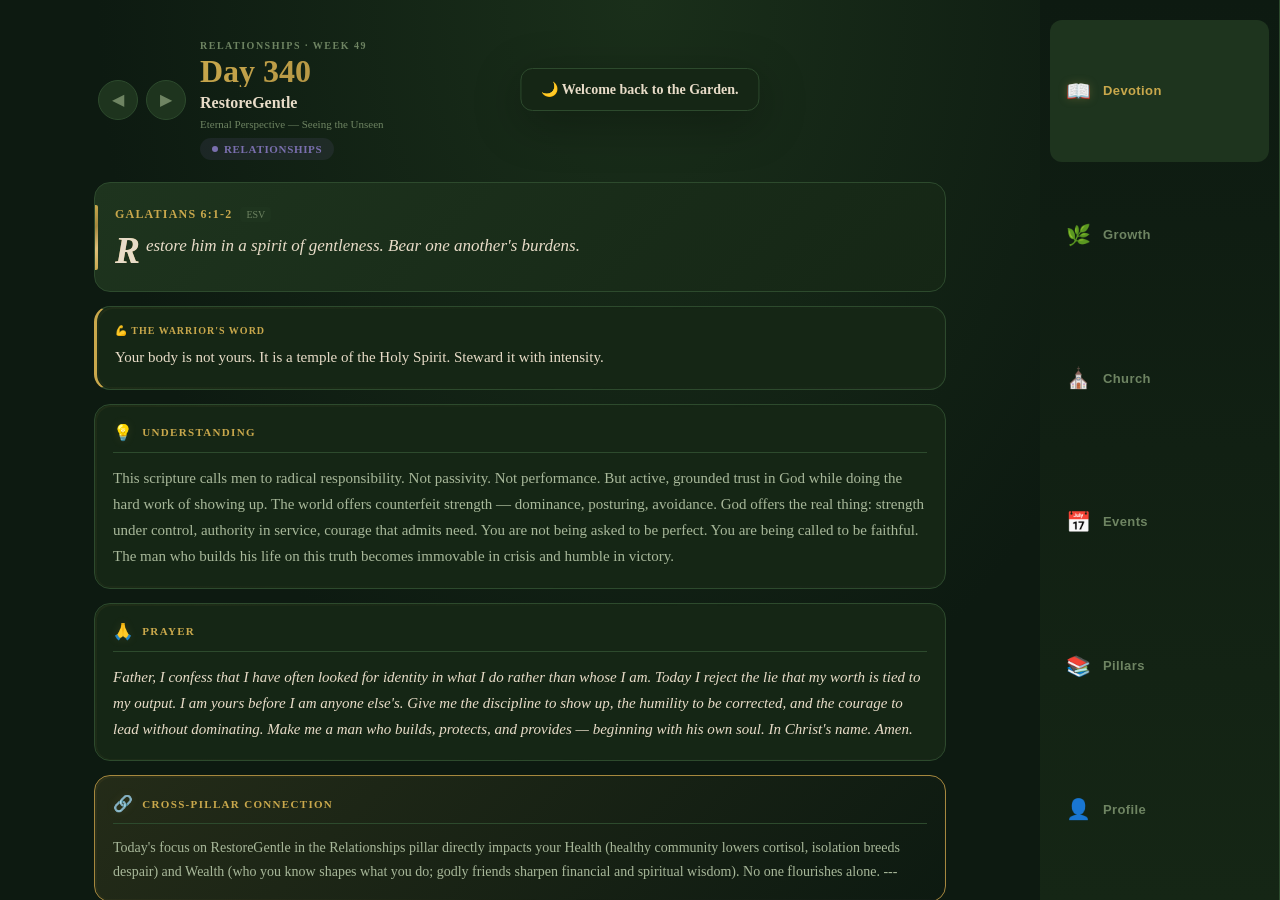
==== index.html @ 810b4108 "v3.0 PILLARS: Full curriculum browser + enhanced teaching layout" ====
<!DOCTYPE html>
<html lang="en" data-theme="dark">
<head>
  <meta charset="UTF-8">
  <meta name="viewport" content="width=device-width, initial-scale=1.0, maximum-scale=1.0, user-scalable=no, viewport-fit=cover">
  <meta http-equiv="Cache-Control" content="no-cache, no-store, must-revalidate">
  <meta http-equiv="Pragma" content="no-cache">
  <meta http-equiv="Expires" content="0">
  <title>Flourish — Biblical Life Mastery</title>
  <link rel="manifest" href="manifest.json">
  <link rel="stylesheet" href="flourish-v3.css">
  <meta name="theme-color" content="#1a3c1a">
  <meta name="apple-mobile-web-app-capable" content="yes">
  <meta name="apple-mobile-web-app-status-bar-style" content="black-translucent">
  <link rel="apple-touch-icon" href="data:image/svg+xml,%3Csvg xmlns='http://www.w3.org/2000/svg' viewBox='0 0 100 100'%3E%3Ccircle cx='50' cy='50' r='48' fill='%23142'/%3E%3Ctext x='50' y='62' text-anchor='middle' font-size='55'%3E🌱%3C/text%3E%3C/svg%3E">
</head>
<body>
  <div id="app">
    <header class="app-header">
      <div class="brand"><span class="logo">🌱</span><span class="title">Flourish</span></div>
      <div style="display:flex;align-items:center;gap:10px">
        <button id="theme-toggle" aria-label="Toggle theme">🌙</button>
        <button id="gender-toggle" aria-label="Toggle gender track">
          <span class="g-label label-men">Man</span>
          <span class="g-track"></span>
          <span class="g-label dim label-women">Woman</span>
        </button>
      </div>
    </header>
    <main id="main"></main>
    <nav class="bottom-nav">
      <button class="nav-btn active" data-page="devotional" aria-label="Devotional">
        <span class="nav-icon">📖</span><span class="nav-label">Devotion</span>
      </button>
      <button class="nav-btn" data-page="progress" aria-label="Progress">
        <span class="nav-icon">🌿</span><span class="nav-label">Growth</span>
      </button>
      <button class="nav-btn" data-page="churches" aria-label="Churches">
        <span class="nav-icon">⛪</span><span class="nav-label">Church</span>
      </button>
      <button class="nav-btn" data-page="events" aria-label="Events">
        <span class="nav-icon">📅</span><span class="nav-label">Events</span>
      </button>
      <button class="nav-btn" data-page="pillars" aria-label="Pillars">
        <span class="nav-icon">📚</span><span class="nav-label">Pillars</span>
      </button>
      <button class="nav-btn" data-page="profile" aria-label="Profile">
        <span class="nav-icon">👤</span><span class="nav-label">Profile</span>
      </button>
    </nav>
  </div>
  <script src="flourish-v3.js"></script>
</body>
</html>
---- flourish-v3.css ----
/* ════════════════════════════════════════
   FLOURISH 2.0 — The Sacred Growth Theme
   Color System: Earth + Gold + Burgundy + Sage
   Light Theme: Warm parchment (sepia) tones
   Dark Theme: Deep forest (moss) tones
   ════════════════════════════════════════ */

[data-theme="dark"] {
  --bg:            #0d1a11;
  --surface:        #152615;
  --surface-2:      #1e341e;
  --surface-3:      #264326;
  --border:          #2d4a2d;
  --border-light:    #3d5c3d;
  --text:            #e8dcc8;
  --text-muted:      #a8b89a;
  --text-dim:        #6e8462;
  --text-inverse:    #0d1a11;

  --accent:          #c9a84c;
  --accent-soft:      #a6883e;
  --accent-glow:      rgba(201,168,76,0.12);
  --accent-glow-strong: rgba(201,168,76,0.25);

  --spiritual:        #8b5a7c;
  --spiritual-soft:   rgba(139,90,124,0.12);
  --wealth:           #c9a84c;
  --wealth-soft:      rgba(201,168,76,0.12);
  --health:           #5a8f6e;
  --health-soft:      rgba(90,143,110,0.12);
  --relationships:    #7a6fae;
  --relationships-soft:rgba(122,111,174,0.12);

  --danger:           #b85c5c;
  --success:          #5a9e6f;
  --warning:           #c9a84c;
  --info:              #7a9eb8;

  --radial-deep:      radial-gradient(ellipse at 50% 0%, #1a2f1a, #0d1a11 60%);
  --sheen-accent:     linear-gradient(135deg, #c9a84c, #a6883e, #dfc07a, #c9a84c);
}

[data-theme="light"] {
  --bg:            #f5efe6;
  --surface:        #fffaf2;
  --surface-2:      #efe8d8;
  --surface-3:      #e8dece;
  --border:          #d6c9b0;
  --border-light:    #c9bc9f;
  --text:            #2d2420;
  --text-muted:      #5e5248;
  --text-dim:        #8a7d72;
  --text-inverse:    #f5efe6;

  --accent:          #8b6914;
  --accent-soft:      #6b520f;
  --accent-glow:      rgba(139,105,20,0.08);
  --accent-glow-strong:rgba(139,105,20,0.18);

  --spiritual:        #7a506e;
  --spiritual-soft:   rgba(122,80,110,0.08);
  --wealth:           #8b6914;
  --wealth-soft:      rgba(139,105,20,0.08);
  --health:           #4a7a5e;
  --health-soft:      rgba(74,122,94,0.08);
  --relationships:    #5e5294;
  --relationships-soft:rgba(94,82,148,0.08);

  --danger:           #a04545;
  --success:          #3d8f55;
  --warning:           #8b6914;
  --info:              #3d6f8f;

  --radial-deep:      radial-gradient(ellipse at 50% 0%, #fffaf2, #f5efe6 60%);
  --sheen-accent:     linear-gradient(135deg, #8b6914, #6b520f, #a68a30, #8b6914);
}

:root {
  --radius:     16px;
  --radius-sm:  12px;
  --radius-lg:  24px;
  --header:     56px;
  --nav:        68px;
  --transition:  cubic-bezier(0.22, 1, 0.36, 1);
}

html { scroll-behavior: smooth; }
*  { box-sizing: border-box; margin: 0; padding: 0; }

html,body {
  height:           100%;
  background:       var(--bg);
  color:            var(--text);
  font-family:      'Georgia','Times New Roman',serif;
  -webkit-font-smoothing: antialiased;
  -webkit-tap-highlight-color: transparent;
  overscroll-behavior-y: none;
}

#app {
  height:            100dvh;
  display:           flex;
  flex-direction:    column;
  overflow:          hidden;
  background:        var(--radial-deep);
}

/* ═══════ HEADER ═══════ */
header.app-header {
  height:            var(--header);
  display:           flex;
  align-items:       center;
  justify-content:   space-between;
  padding:           0 18px;
  flex-shrink:       0;
  position:          relative;
  z-index:           50;
}
header.app-header::after {
  content:'';
  position:absolute;
  inset:auto 0 0;
  height:1px;
  background:linear-gradient(90deg,transparent 0%,var(--border-light) 50%,transparent 100%);
}

header .brand {
  display:flex;align-items:center;gap:8px;
  font-weight:800;font-size:19px;
  color:var(--accent);
  letter-spacing:0.4px;
}
header .brand .logo {
  font-size:24px;
  filter:drop-shadow(0 2px 4px var(--accent-glow-strong));
}

/* Theme toggle */
#theme-toggle {
  background:var(--surface-2);
  border:1px solid var(--border);
  border-radius:999px;
  width:40px;height:40px;
  display:flex;align-items:center;justify-content:center;
  font-size:18px;cursor:pointer;
  transition:transform .2s,background .3s;
  touch-action:manipulation;
}
#theme-toggle:active { transform:scale(0.92); }

/* Gender toggle */
#gender-toggle {
  display:flex;align-items:center;gap:10px;
  background:var(--surface-2);
  border:1px solid var(--border);
  border-radius:999px;
  padding:5px 14px;
  cursor:pointer;
  font-family:inherit;font-size:12px;
  font-weight:700;
  text-transform:uppercase;
  letter-spacing:0.08em;
  transition:all .3s var(--transition);
  touch-action:manipulation;
  -webkit-user-select:none;user-select:none;
}
#gender-toggle .g-label { color:var(--accent); transition:color .3s; }
#gender-toggle .g-label.dim { color:var(--text-dim); font-weight:400; }
#gender-toggle .g-track {
  width:36px;height:20px;
  background:var(--surface-3);
  border:1px solid var(--border);
  border-radius:999px;
  position:relative;
  flex-shrink:0;
}
#gender-toggle .g-track::after {
  content:'';
  position:absolute;
  top:2px;left:2px;
  width:14px;height:14px;
  background:linear-gradient(135deg,var(--accent),var(--accent-soft));
  border-radius:50%;
  box-shadow:0 2px 6px var(--accent-glow-strong);
  transition:transform .35s var(--transition);
}
#gender-toggle.women .g-track::after { transform:translateX(16px); }
#gender-toggle.women .label-men { color:var(--text-dim);font-weight:400; }
#gender-toggle.women .label-women { color:var(--accent);font-weight:700; }

/* ═══════ MAIN ═══════ */
main#main {
  flex:1;
  overflow-y:auto;
  -webkit-overflow-scrolling:touch;
  padding:16px;
  padding-bottom:calc(var(--nav) + env(safe-area-inset-bottom,0px) + 12px);
  scrollbar-width:thin;
  scrollbar-color:var(--border) transparent;
}
main#main::-webkit-scrollbar { width:4px; }
main#main::-webkit-scrollbar-thumb { background:var(--border);border-radius:2px; }

/* ═══════ CARDS ═══════ */
.card {
  background:var(--surface);
  border:1px solid var(--border);
  border-radius:var(--radius);
  padding:18px;
  margin-bottom:14px;
  position:relative;
  overflow:hidden;
  transition:box-shadow .3s,transform .2s;
}
.card::before {
  content:'';
  position:absolute;
  inset:0;
  border-radius:inherit;
  padding:1.5px;
  background:linear-gradient(135deg,rgba(201,168,76,0.06),transparent 60%,rgba(139,90,124,0.04));
  -webkit-mask:linear-gradient(#fff 0 0) content-box,linear-gradient(#fff 0 0);
  -webkit-mask-composite:xor;
  mask-composite:exclude;
  pointer-events:none;
}
.card:hover { box-shadow:0 8px 32px var(--accent-glow); }
.card-header {
  font-size:11px;font-weight:800;
  text-transform:uppercase;letter-spacing:0.12em;
  color:var(--accent);
  margin-bottom:12px;
  padding-bottom:10px;
  border-bottom:1px solid var(--border);
  display:flex;align-items:center;gap:8px;
}
.card-header .icon {
  font-size:16px;
  filter:drop-shadow(0 0 4px var(--accent-glow));
}

/* ═══════ BUTTONS ═══════ */
.btn {
  display:inline-flex;align-items:center;justify-content:center;gap:8px;
  padding:12px 20px;
  border-radius:var(--radius-sm);
  border:1px solid var(--border);
  background:var(--surface-2);
  color:var(--text);
  font-size:14px;font-family:inherit;
  cursor:pointer;
  transition:transform .15s,filter .2s;
  touch-action:manipulation;
  -webkit-user-select:none;user-select:none;
}
.btn:active { transform:scale(0.97); }

.btn-primary {
  background:var(--sheen-accent);
  color:var(--text-inverse);
  border:none;
  font-weight:800;
  box-shadow:0 4px 16px var(--accent-glow-strong);
  position:relative;
  overflow:hidden;
}
.btn-primary::after {
  content:'';
  position:absolute;
  inset:0;
  background:linear-gradient(90deg,transparent,rgba(255,255,255,0.15),transparent);
  transform:translateX(-100%);
  transition:transform .6s;
}
.btn-primary:hover::after { transform:translateX(100%); }
.btn-primary.done {
  background:var(--success);
  box-shadow:0 4px 16px rgba(90,158,111,0.25);
}

.btn-ghost {
  background:transparent;
  border-color:var(--border-light);
  color:var(--text-muted);
}
.btn-ghost:hover { background:var(--surface-2);color:var(--text); }

.btn-danger {
  background:rgba(184,92,92,0.08);
  color:var(--danger);
  border-color:rgba(184,92,92,0.25);
}

.btn-nav-round {
  width:40px;height:40px;
  border-radius:50%;
  background:var(--surface-2);
  border:1px solid var(--border);
  color:var(--text-dim);
  display:flex;align-items:center;justify-content:center;
  font-size:16px;cursor:pointer;
  transition:all .2s;
  touch-action:manipulation;
}
.btn-nav-round:hover { color:var(--accent);border-color:var(-- accent); }
.btn-nav-round:active { transform:scale(0.92); }
.btn-nav-round:disabled { opacity:0.3;pointer-events:none; }

/* ═══════ BOTTOM NAV ═══════ */
.bottom-nav {
  display:flex;
  justify-content:space-around;
  align-items:center;
  background:linear-gradient(0deg,var(--surface),var(--bg));
  border-top:1px solid var(--border);
  height:var(--nav);
  padding:6px 0 calc(6px + env(safe-area-inset-bottom,0px));
  flex-shrink:0;
  z-index:100;
}
.bottom-nav .nav-btn {
  flex:1;height:100%;
  background:none;border:none;
  color:var(--text-dim);
  font-size:13px;
  cursor:pointer;
  display:flex;flex-direction:column;align-items:center;justify-content:center;
  gap:3px;
  position:relative;
  touch-action:manipulation;
  -webkit-user-select:none;user-select:none;
  transition:color .2s,transform .1s;
}
.bottom-nav .nav-btn .nav-icon { font-size:22px;transition:transform .2s; }
.bottom-nav .nav-btn .nav-label { font-size:10px;font-weight:600;letter-spacing:0.03em; }
.bottom-nav .nav-btn::before {
  content:'';
  position:absolute;
  top:0;left:50%;
  transform:translateX(-50%);
  width:0;height:3px;
  background:var(--accent);
  border-radius:0 0 3px 3px;
  transition:width .25s var(--transition);
}
.bottom-nav .nav-btn:active { transform:scale(0.92); }
.bottom-nav .nav-btn:active .nav-icon { transform:translateY(-2px); }
.bottom-nav .nav-btn.active { color:var(--accent); }
.bottom-nav .nav-btn.active::before { width:24px; }
.bottom-nav .nav-btn.active .nav-icon {
  filter:drop-shadow(0 0 4px var(--accent-glow-strong));
}

/* ═══════ PAGE: DEVOTIONAL ═══════ */
.devotional-page { padding:0 0 24px; }

.day-header {
  display:flex;align-items:center;gap:14px;
  padding:16px 4px;
  margin-bottom:6px;
}
.day-header .day-nav-wrap {
  display:flex;gap:8px;
  flex-shrink:0;
}
.day-header .day-info { flex:1;min-width:0; }
.day-header .day-eyebrow {
  font-size:10px;font-weight:800;
  text-transform:uppercase;letter-spacing:0.15em;
  color:var(--text-dim);margin-bottom:4px;
}
.day-header .day-number {
  font-size:32px;font-weight:800;
  line-height:1;
  background:var(--sheen-accent);
  -webkit-background-clip:text;
  -webkit-text-fill-color:transparent;
  background-clip:text;
}
.day-header .day-topic {
  font-size:16px;font-weight:600;
  color:var(--text);margin-top:6px;
  line-height:1.3;
}
.day-header .day-meta {
  font-size:11px;color:var(--text-dim);margin-top:4px;
}

/* Scripture block — the jewel */
.scripture-block {
  position:relative;
  background:linear-gradient(135deg,var(--surface-2),var(--surface));
  border:1px solid var(--border);
  border-radius:var(--radius);
  padding:24px 20px;
  margin-bottom:14px;
  overflow:hidden;
}
.scripture-block::before {
  content:'';
  position:absolute;left:0;top:20%;bottom:20%;width:3px;
  background:var(--sheen-accent);
  border-radius:0 2px 2px 0;
}
.scripture-block .scripture-ref {
  font-size:12px;font-weight:800;
  text-transform:uppercase;letter-spacing:0.1em;
  color:var(--accent);margin-bottom:10px;
  display:flex;align-items:center;gap:8px;
}
.scripture-block .scripture-ref .version {
  font-size:10px;font-weight:400;
  color:var(--text-dim);
  text-transform:none;letter-spacing:0;
  background:var(--surface-2);
  padding:2px 6px;border-radius:4px;
}
.scripture-block .scripture-text {
  font-size:17px;line-height:1.7;
  color:var(--text);
  font-style:italic;
  text-indent:0;
}
.scripture-block .scripture-text::first-letter {
  font-size:2.2em;font-weight:700;
  float:left;line-height:.9;
  margin-right:6px;margin-top:2px;
  background:var(--sheen-accent);
  -webkit-background-clip:text;
  -webkit-text-fill-color:transparent;
}

/* Track card (men/women specific) */
.track-card {
  border-left:3px solid;
}
.track-card.men   { border-left-color:var(--accent); }
.track-card.women { border-left-color:var(--spiritual); }
.track-card .track-label {
  font-size:10px;font-weight:800;
  text-transform:uppercase;letter-spacing:0.1em;
  margin-bottom:8px;
}
.track-card.men   .track-label { color:var(--accent); }
.track-card.women .track-label { color:var(--spiritual); }
.track-text {
  font-size:15px;line-height:1.75;
  color:var(--text);
}

/* Cross-pillar gold thread */
.cross-pillar-card {
  background:linear-gradient(135deg,var(--wealth-soft),transparent);
  border-color:var(--accent-soft);
}

/* Enrichment with depth */
.context-card { border-left:3px solid var(--accent-soft); }
.word-card     { border-left:3px solid var(--spiritual); }
.christ-card   { border-left:3px solid var(--success); }
.reflect-card  { border-left:3px solid var(--info); }

.reflect-q {
  background:var(--surface-2);
  border:1px solid var(--border);
  border-radius:var(--radius-sm);
  padding:14px;
  font-size:14px;line-height:1.65;
  color:var(--text-muted);
  position:relative;
  padding-left:30px;
}
.reflect-q::before {
  content:attr(data-n);
  position:absolute;left:10px;top:14px;
  font-weight:800;color:var(--accent);font-size:13px;
}

/* Actions bar */
.devotional-actions {
  display:flex;gap:10px;
  padding:0 4px;margin-top:16px;
}

/* ═══════ PAGE: PROGRESS — THE SACRED GARDEN ═══════ */
.progress-page { padding:0 0 24px; }

/* Hero with plant */
.progress-hero {
  display:flex;flex-direction:column;align-items:center;
  padding:32px 16px 24px;
  text-align:center;
}
.progress-hero .plant-stage {
  width:160px;height:140px;
  margin-bottom:16px;
  filter:drop-shadow(0 8px 24px var(--accent-glow));
}
.progress-stat {
  font-size:56px;font-weight:800;
  line-height:1;
  background:var(--sheen-accent);
  -webkit-background-clip:text;
  -webkit-text-fill-color:transparent;
  background-clip:text;
}
.progress-stat span { font-size:18px;opacity:.6; }
.progress-label {
  font-size:11px;font-weight:700;
  text-transform:uppercase;letter-spacing:0.15em;
  color:var(--text-dim);margin-top:8px;
}

/* The living progress bar */
.living-bar {
  height:10px;
  background:var(--surface-2);
  border-radius:5px;
  margin:14px 16px 8px;
  overflow:hidden;
  position:relative;
}
.living-bar .fill {
  height:100%;border-radius:5px;
  background:var(--sheen-accent);
  box-shadow:0 0 12px var(--accent-glow-strong);
  transition:width 1.2s var(--transition);
  position:relative;
}
.living-bar .fill::after {
  content:'';
  position:absolute;right:-2px;top:-3px;
  width:16px;height:16px;
  background:var(--accent);
  border-radius:50%;
  box-shadow:0 0 12px var(--accent-glow-strong);
  filter:blur(2px);
}
.living-bar .fill::before {
  content:'';
  position:absolute;right:0;top:-1px;width:8px;height:8px;
  background:#fff;border-radius:50%;
  filter:blur(1px);
}
.pct-label {
  font-size:12px;font-weight:700;
  color:var(--accent);text-align:center;
  letter-spacing:0.05em;
}

/* Stage description */
.growth-status {
  text-align:center;padding:0 16px;margin-top:8px;
  font-size:14px;color:var(--text-muted);line-height:1.5;
}
.growth-status .stage-name {
  color:var(--accent);font-weight:700;font-size:15px;
}

/* Stats diamonds */
.stats-grid {
  display:grid;
  grid-template-columns:repeat(2,1fr);
  gap:12px;
  padding:0 8px;
  margin-bottom:18px;
}
.stat-diamond {
  background:var(--surface);
  border:1px solid var(--border);
  border-radius:var(--radius);
  padding:18px 12px;
  text-align:center;
  position:relative;
  overflow:hidden;
}
.stat-diamond::before {
  content:'';
  position:absolute;inset:0;
  background:linear-gradient(135deg,var(--accent-glow),transparent 60%);
  opacity:.5;
}
.stat-diamond .stat-num {
  font-size:28px;font-weight:800;
  color:var(--accent);
  position:relative;
}
.stat-diamond .stat-label {
  font-size:10px;font-weight:700;
  text-transform:uppercase;letter-spacing:0.1em;
  color:var(--text-dim);margin-top:6px;
  position:relative;
}

/* Pillar garden */
.pillar-garden {
  display:flex;flex-direction:column;gap:12px;
}
.pillar-row {
  display:flex;align-items:center;gap:12px;
}
.pillar-row .pillar-icon {
  width:32px;height:32px;
  border-radius:var(--radius-sm);
  display:flex;align-items:center;justify-content:center;
  flex-shrink:0;font-size:14px;
}
.pillar-row.health   .pillar-icon { background:var(--health-soft);color:var(--health); }
.pillar-row.wealth  .pillar-icon { background:var(--wealth-soft);color:var(--wealth); }
.pillar-row.relationships .pillar-icon { background:var(--relationships-soft);color:var(--relationships); }
.pillar-row.spiritual .pillar-icon { background:var(--spiritual-soft);color:var(--spiritual); }

.pillar-row .pillar-info { flex:1;min-width:0; }
.pillar-row .pillar-name {
  font-size:12px;font-weight:700;
  text-transform:uppercase;letter-spacing:0.08em;
}
.pillar-row.health   .pillar-name { color:var(--health); }
.pillar-row.wealth  .pillar-name { color:var(--wealth); }
.pillar-row.relationships .pillar-name { color:var(--relationships); }
.pillar-row.spiritual .pillar-name { color:var(--spiritual); }

.pillar-track {
  flex:1;height:8px;
  background:var(--surface-2);
  border-radius:4px;overflow:hidden;
}
.pillar-fill {
  height:100%;border-radius:4px;
  transition:width .8s var(--transition);
}
.pillar-row.health   .pillar-fill { background:var(--health); }
.pillar-row.wealth  .pillar-fill { background:var(--wealth); }
.pillar-row.relationships .pillar-fill { background:var(--relationships); }
.pillar-row.spiritual .pillar-fill { background:var(--spiritual); }

.pillar-count {
  font-size:13px;font-weight:700;
  color:var(--text-dim);width:28px;text-align:right;
}

/* Week garden */
.week-garden {
  display:grid;
  grid-template-columns:repeat(7,1fr);
  gap:6px;
  margin-top:12px;
}
.week-cell {
  aspect-ratio:1;
  background:var(--surface-2);
  border:1px solid var(--border);
  border-radius:var(--radius-sm);
  display:flex;flex-direction:column;
  align-items:center;justify-content:center;
  cursor:pointer;
  touch-action:manipulation;
  transition:all .2s;
  position:relative;
  overflow:hidden;
}
.week-cell .w-label { font-size:9px;color:var(--text-dim);text-transform:uppercase; }
.week-cell .w-num  { font-size:14px;font-weight:700;color:var(--text);margin-top:2px; }
.week-cell:hover { transform:translateY(-2px); }
.week-cell.done {
  background:var(--health-soft);
  border-color:var(--health);
}
.week-cell.done .w-num { color:var(--health); }
.week-cell.done::after {
  content:'';position:absolute;bottom:3px;left:50%;
  transform:translateX(-50%);
  width:4px;height:4px;background:var(--health);border-radius:50%;
}
.week-cell.today {
  border-color:var(--accent);
  box-shadow:0 0 0 2px var(--accent-glow-strong),inset 0 0 8px var(--accent-glow);
}
.week-cell.today .w-num { color:var(--accent); }

/* ═══════ PAGE: CHURCHES / EVENTS / STORE ═══════ */
.search-box {
  width:100%;padding:12px 14px;margin-bottom:12px;
  background:var(--surface-2);
  border:1px solid var(--border);
  border-radius:var(--radius-sm);
  color:var(--text);font-size:14px;font-family:inherit;
  outline:none;transition:border-color .2s,box-shadow .2s;
}
.search-box:focus {
  border-color:var(--accent);
  box-shadow:0 0 0 3px var(--accent-glow);
}

.event-item {
  display:flex;gap:14px;
  padding:14px 0;
  border-bottom:1px solid var(--border);
}
.event-item:last-child { border-bottom:none; }
.event-date-block {
  width:48px;text-align:center;
  display:flex;flex-direction:column;align-items:center;
}
.event-date-block .d-month {
  font-size:10px;font-weight:800;
  text-transform:uppercase;letter-spacing:.1em;color:var(--text-dim);
}
.event-date-block .d-day {
  font-size:20px;font-weight:800;color:var(--accent);line-height:1;
}

.event-body .event-title { font-size:15px;font-weight:600;color:var(--text); }
.event-body .event-meta  { font-size:12px;color:var(--text-dim);margin-top:4px; }
.event-tag {
  display:inline-block;
  padding:3px 8px;border-radius:999px;
  font-size:10px;font-weight:700;letter-spacing:0.05em;
  text-transform:uppercase;margin-top:6px;
}
.event-tag.public  { background:var(--health-soft);color:var(--health); }
.event-tag.private { background:var(--spiritual-soft);color:var(--spiritual); }

.store-grid { display:grid;grid-template-columns:repeat(2,1fr);gap:14px; }
.store-card {
  background:var(--surface);
  border:1px solid var(--border);
  border-radius:var(--radius);
  overflow:hidden;
  display:flex;flex-direction:column;
  transition:transform .2s,box-shadow .3s;
}
.store-card:hover { transform:translateY(-3px);box-shadow:0 12px 32px var(--accent-glow); }
.store-card .thumb {
  height:120px;background:linear-gradient(135deg,var(--surface-2),var(--surface-3));
  display:flex;align-items:center;justify-content:center;font-size:48px;
  position:relative;
}
.store-card .thumb::after {
  content:'';position:absolute;inset:0;
  background:linear-gradient(180deg,transparent 60%,rgba(0,0,0,0.2));
}
.store-card .info { padding:14px;flex:1;display:flex;flex-direction:column; }
.store-card .store-title { font-size:15px;font-weight:600;color:var(--text); }
.store-card .store-desc { font-size:13px;color:var(--text-muted);margin-top:4px;flex:1; }
.store-card .store-footer {
  display:flex;align-items:center;justify-content:space-between;
  margin-top:12px;
}
.store-card .store-price {
  font-size:18px;font-weight:800;
  background:var(--sheen-accent);
  -webkit-background-clip:text;
  -webkit-text-fill-color:transparent;
}

/* ═══════ PAGE: PROFILE ═══════ */
.profile-hero {
  text-align:center;padding:32px 16px 20px;
}
.profile-hero .avatar-ring {
  width:80px;height:80px;margin:0 auto;
  border-radius:50%;
  background:linear-gradient(135deg,var(--accent),var(--spiritual));
  padding:3px;
}
.profile-hero .avatar-ring .avatar-inner {
  width:100%;height:100%;
  background:var(--surface);
  border-radius:50%;
  display:flex;align-items:center;justify-content:center;
  font-size:36px;
}
.profile-hero .profile-name {
  font-size:22px;font-weight:700;color:var(--text);margin-top:14px;
}
.profile-hero .profile-meta {
  font-size:12px;color:var(--text-dim);margin-top:4px;
  letter-spacing:0.05em;
}

.setting-row {
  display:flex;justify-content:space-between;align-items:center;
  padding:14px 0;border-bottom:1px solid var(--border);
}
.setting-row:last-child { border-bottom:none; }
.setting-row .s-label { font-size:15px;color:var(--text); }
.setting-row .s-val   { font-size:14px;color:var(--accent);font-weight:600; }

.toggle-switch {
  width:48px;height:26px;
  background:var(--surface-2);border:1px solid var(--border);
  border-radius:999px;position:relative;cursor:pointer;
  transition:background .3s;
  flex-shrink:0;
}
.toggle-switch .knob {
  position:absolute;top:2.5px;left:3px;
  width:19px;height:19px;
  background:var(--text-dim);border-radius:50%;
  transition:transform .35s var(--transition),background .3s;
}
.toggle-switch.on { background:var(--accent-soft);border-color:var(--accent); }
.toggle-switch.on .knob { transform:translateX(22px);background:#fff;box-shadow:0 2px 6px rgba(0,0,0,0.2); }

.tithe-row {
  display:flex;justify-content:space-between;
  padding:12px 0;border-bottom:1px solid var(--border);
  color:var(--text);font-size:14px;
}
.tithe-row:last-child { border-bottom:none; }
.tithe-row .amount { font-weight:700;color:var(--wealth); }

.prayer-list .prayer-item {
  padding:12px 0;border-bottom:1px solid var(--border);
  color:var(--text-muted);font-size:14px;
  display:flex;align-items:center;gap:8px;
}
.prayer-list .prayer-item:last-child { border-bottom:none; }
.prayer-list .prayer-item.status-urgent  { color:var(--danger); }
.prayer-list .prayer-item.status-active  { color:var(--warning); }
.prayer-list .prayer-item.status-answered { color:var(--success); }

/* ═══════ LOADING / ERROR ═══════ */
.sacred-loader {
  display:flex;flex-direction:column;
  align-items:center;justify-content:center;
  min-height:50vh;gap:20px;padding:24px;text-align:center;
}
.seed-glyph {
  font-size:48px;
  animation:seedBreathe 2.4s ease-in-out infinite;
  filter:drop-shadow(0 4px 12px var(--accent-glow));
}
@keyframes seedBreathe {
  0%,100% { transform:scale(1);opacity:.7; }
  50% { transform:scale(1.15);opacity:1; }
}
.loader-text {
  font-size:16px;font-weight:700;color:var(--accent);
  letter-spacing:0.05em;
}
.loader-sub {
  font-size:13px;color:var(--text-dim);max-width:220px;line-height:1.5;
}

.error-state {
  display:flex;flex-direction:column;
  align-items:center;justify-content:center;
  min-height:50vh;gap:16px;padding:24px;text-align:center;
}
.error-state .error-icon { font-size:48px; }
.error-state .error-msg {
  font-size:15px;color:var(--danger);line-height:1.5;max-width:280px;
}

/* ═══════ TOAST ═══════ */
.toast {
  position:fixed;top:calc(var(--header) + 12px);left:50%;
  transform:translateX(-50%) translateY(-20px);
  background:var(--surface);border:1px solid var(--border);
  border-radius:var(--radius-sm);
  padding:12px 20px;
  font-size:14px;font-weight:600;color:var(--text);
  box-shadow:0 12px 48px rgba(0,0,0,0.3);
  opacity:0;pointer-events:none;
  transition:opacity .3s,transform .35s var(--transition);
  z-index:999;
}
.toast.show { opacity:1;transform:translateX(-50%) translateY(0); }

/* ═══════ PILLAR CHIPS ═══════ */
.pillar-chip {
  display:inline-flex;align-items:center;gap:6px;
  padding:5px 12px;border-radius:999px;
  font-size:11px;font-weight:800;
  text-transform:uppercase;letter-spacing:0.06em;
}
.pillar-chip::before {
  content:'';width:6px;height:6px;border-radius:50%;
}
.pillar-chip.health   { background:var(--health-soft);color:var(--health); }
.pillar-chip.health::before   { background:var(--health); }
.pillar-chip.wealth  { background:var(--wealth-soft);color:var(--wealth); }
.pillar-chip.wealth::before  { background:var(--wealth); }
.pillar-chip.relationships { background:var(--relationships-soft);color:var(--relationships); }
.pillar-chip.relationships::before { background:var(--relationships); }
.pillar-chip.spiritual { background:var(--spiritual-soft);color:var(--spiritual); }
.pillar-chip.spiritual::before { background:var(--spiritual); }

/* ═══════ ANIMATIONS ═══════ */
@keyframes pulseGlow {
  0%,100% { box-shadow:0 0 0 0 var(--accent-glow); }
  50% { box-shadow:0 0 12px 4px var(--accent-glow-strong); }
}
.glow-pulse { animation:pulseGlow 2.5s infinite; }

@keyframes slideUp {
  from { opacity:0;transform:translateY(16px); }
  to   { opacity:1;transform:translateY(0); }
}
.card-enter { animation:slideUp .5s var(--transition) both; }

@keyframes float {
  0%,100% { transform:translateY(0); }
  50% { transform:translateY(-6px); }
}
.float { animation:float 4s ease-in-out infinite; }

/* ═══════ MISC ═══════ */
.page-title {
  font-size:26px;font-weight:800;
  margin-bottom:16px;
  background:var(--sheen-accent);
  -webkit-background-clip:text;
  -webkit-text-fill-color:transparent;
}
.empty-state {
  text-align:center;padding:48px 24px;
  color:var(--text-dim);
}
.empty-state .e-icon { font-size:52px;opacity:.5;margin-bottom:12px; }
.scroll-x {
  display:flex;gap:10px;overflow-x:auto;
  padding-bottom:4px;scrollbar-width:none;
}
.scroll-x::-webkit-scrollbar { display:none; }
.hidden { display:none!important; }

/* ═══════ DESKTOP ═══════ */
@media (min-width:768px) {
  #app { flex-direction:row; }
  header.app-header { display:none; }
  .bottom-nav {
    position:static;flex-direction:column;
    justify-content:flex-start;gap:2px;
    width:240px;height:100vh;
    border-top:none;border-right:1px solid var(--border);
    padding:20px 10px;
  }
  .bottom-nav .nav-btn {
    flex-direction:row;gap:12px;
    padding:12px 16px;border-radius:var(--radius-sm);
    justify-content:flex-start;width:100%;height:auto;
    font-size:14px;
  }
  .bottom-nav .nav-btn .nav-icon { font-size:20px; }
  .bottom-nav .nav-btn .nav-label { font-size:13px; }
  .bottom-nav .nav-btn.active { background:var(--surface-2); }
  .bottom-nav .nav-btn.active::before { display:none; }
  main#main {
    padding:24px;padding-bottom:24px;
    max-width:900px;margin:0 auto;
  }
  .store-grid { grid-template-columns:repeat(3,1fr); }
}

/* ═══════ EXPANDABLE ENRICHMENT ═══════ */
.expandable {
  margin-bottom:14px;
}
.expand-toggle {
  width:100%;display:flex;align-items:center;justify-content:space-between;
  background:var(--surface-2);border:1px solid var(--border);
  border-radius:var(--radius-sm);padding:14px 16px;
  color:var(--text);font-family:inherit;font-size:14px;font-weight:600;
  cursor:pointer;transition:background .2s;
  touch-action:manipulation;
}
.expand-toggle:hover { background:var(--surface-3); }
.expand-toggle .toggle-icon { transition:transform .3s; }
.expand-toggle.open .toggle-icon { transform:rotate(180deg); }
.expand-body {
  background:var(--surface);
  border:1px solid var(--border);border-top:none;
  border-radius:0 0 var(--radius-sm) var(--radius-sm);
  padding:0 16px;max-height:0;overflow:hidden;
  transition:max-height .4s var(--transition),padding .4s;
}
.expand-body.open {
  padding:14px 16px;
  max-height:800px;
}
.expand-body p { font-size:14px;line-height:1.7;color:var(--text-muted);margin-bottom:10px; }
.expand-body p:last-child { margin-bottom:0; }
.expand-body .word-greek { font-style:italic;color:var(--accent);font-weight:600; }

/* ═══════ PAGE: PILLARS ═══════ */
.pillars-page { padding:0 0 24px; }

.pillars-grid {
  display:grid;
  grid-template-columns:1fr;
  gap:12px;
  margin-bottom:16px;
}
@media(min-width:768px){
  .pillars-grid { grid-template-columns:repeat(2,1fr); }
}

.pillar-tile {
  background:var(--surface);
  border:1px solid var(--border);
  border-radius:var(--radius);
  padding:20px;
  cursor:pointer;
  transition:transform .2s,box-shadow .3s;
  position:relative;
  overflow:hidden;
}
.pillar-tile:hover { transform:translateY(-2px);box-shadow:0 8px 32px var(--accent-glow); }
.pillar-tile::before {
  content:'';position:absolute;left:0;top:0;bottom:0;width:4px;
  background:var(--accent);opacity:0;transition:opacity .3s;
}
.pillar-tile:hover::before { opacity:1; }
.pillar-tile.health::before { background:var(--health); }
.pillar-tile.wealth::before { background:var(--wealth); }
.pillar-tile.relationships::before { background:var(--relationships); }
.pillar-tile.integration::before { background:var(--spiritual); }

.pillar-tile-icon {
  width:48px;height:48px;border-radius:var(--radius-sm);
  display:flex;align-items:center;justify-content:center;
  font-size:24px;margin-bottom:12px;
}
.pillar-tile-name {
  font-size:18px;font-weight:700;color:var(--text);
  margin-bottom:4px;
}
.pillar-tile-count {
  font-size:11px;font-weight:600;
  text-transform:uppercase;letter-spacing:0.1em;
  color:var(--text-dim);margin-bottom:10px;
}
.pillar-tile-desc {
  font-size:13px;line-height:1.6;color:var(--text-muted);
}
.pillar-tile-cta {
  font-size:12px;font-weight:700;
  color:var(--accent);margin-top:12px;
  text-transform:uppercase;letter-spacing:0.08em;
}

/* Pillar hero inside detail */
.pillar-hero {
  background:var(--surface);
  border:1px solid var(--border);
  border-radius:var(--radius);
  padding:24px;
  margin-bottom:16px;
  text-align:center;
}
.pillar-hero-icon {
  width:56px;height:56px;border-radius:50%;
  display:flex;align-items:center;justify-content:center;
  font-size:28px;margin:0 auto 12px;
}
.pillar-hero-title {
  font-size:22px;font-weight:800;color:var(--text);
  margin-bottom:6px;
}
.pillar-hero-subtitle {
  font-size:13px;color:var(--text-muted);margin-bottom:10px;
}
.pillar-hero-stats {
  font-size:12px;font-weight:600;color:var(--text-dim);
  letter-spacing:0.05em;
}

/* Week cards in pillar detail */
.week-list { display:flex;flex-direction:column;gap:10px; }
.week-card {
  background:var(--surface);
  border:1px solid var(--border);
  border-radius:var(--radius-sm);
  padding:16px;
  cursor:pointer;
  transition:transform .2s,box-shadow .3s,border-color .2s;
}
.week-card:hover { transform:translateX(4px);box-shadow:0 4px 20px var(--accent-glow);border-color:var(--border-light); }
.week-card.health:hover { border-color:var(--health); }
.week-card.wealth:hover { border-color:var(--wealth); }
.week-card.relationships:hover { border-color:var(--relationships); }
.week-card.integration:hover { border-color:var(--spiritual); }

.week-card-header {
  display:flex;align-items:center;justify-content:space-between;
  margin-bottom:8px;
}
.week-num {
  font-size:14px;font-weight:700;color:var(--text);
}
.week-progress {
  display:flex;align-items:center;gap:8px;
}
.week-bar {
  width:60px;height:6px;
  background:var(--surface-2);
  border-radius:3px;overflow:hidden;
}
.week-fill {
  height:100%;border-radius:3px;
  transition:width .5s var(--transition);
}
.week-fill.health { background:var(--health); }
.week-fill.wealth { background:var(--wealth); }
.week-fill.relationships { background:var(--relationships); }
.week-fill.integration { background:var(--spiritual); }
.week-pct {
  font-size:11px;font-weight:700;color:var(--accent);
  min-width:32px;text-align:right;
}
.week-theme {
  font-size:13px;font-weight:500;
  color:var(--text-muted);line-height:1.5;
  margin-bottom:10px;
}
.week-days-preview {
  display:flex;flex-wrap:wrap;gap:6px;
}
.day-dot {
  width:28px;height:28px;border-radius:50%;
  background:var(--surface-2);border:1px solid var(--border);
  display:flex;align-items:center;justify-content:center;
  font-size:10px;font-weight:700;color:var(--text-dim);
  transition:all .2s;
}
.day-dot.done {
  background:var(--success);border-color:var(--success);
  color:#fff;
}
.day-dot.today {
  box-shadow:0 0 0 2px var(--accent);
  color:var(--accent);
}
.day-dot.more {
  background:var(--surface-3);border-style:dashed;
  font-size:9px;
}

/* Week detail header */
.week-detail-header {
  display:flex;align-items:center;gap:14px;
  background:var(--surface);border:1px solid var(--border);
  border-radius:var(--radius);padding:16px;
  margin-bottom:14px;
}
.week-detail-info { flex:1;min-width:0; }
.week-detail-eyebrow {
  font-size:10px;font-weight:800;
  text-transform:uppercase;letter-spacing:0.15em;
  color:var(--text-dim);margin-bottom:4px;
}
.week-detail-theme {
  font-size:16px;font-weight:700;color:var(--text);line-height:1.4;
}
.week-detail-progress {
  font-size:12px;color:var(--accent);margin-top:6px;font-weight:600;
}

/* Day rows in week detail */
.day-list { display:flex;flex-direction:column;gap:8px; }
.day-row {
  background:var(--surface);border:1px solid var(--border);
  border-radius:var(--radius-sm);padding:14px;
  display:flex;align-items:center;justify-content:space-between;
  cursor:pointer;transition:all .2s;
}
.day-row:hover { border-color:var(--border-light);transform:translateX(4px); }
.day-row.done { border-color:rgba(90,158,111,0.3); }
.day-row.today { box-shadow:0 0 0 2px var(--accent); }
.day-row-left { display:flex;align-items:center;gap:12px;flex:1;min-width:0; }
.day-row-num {
  width:36px;height:36px;border-radius:50%;
  background:var(--surface-2);border:1px solid var(--border);
  display:flex;align-items:center;justify-content:center;
  font-size:13px;font-weight:700;color:var(--text-dim);
  flex-shrink:0;
}
.day-row-num.health { color:var(--health);border-color:var(--health); }
.day-row-num.wealth { color:var(--wealth);border-color:var(--wealth); }
.day-row-num.relationships { color:var(--relationships);border-color:var(--relationships); }
.day-row-num.integration { color:var(--spiritual);border-color:var(--spiritual); }
.day-row-info { flex:1;min-width:0; }
.day-row-topic { font-size:15px;font-weight:600;color:var(--text); }
.day-row-scripture { font-size:12px;color:var(--accent);margin-top:2px; }
.day-row-excerpt { font-size:12px;color:var(--text-dim);margin-top:3px;line-height:1.5; }
.day-row-right { flex-shrink:0; }
.day-row-status { font-size:18px;color:var(--text-dim); }
.day-row-status.done { color:var(--success); }

/* Page subtitle */
.page-subtitle {
  font-size:13px;color:var(--text-muted);
  margin-bottom:16px;text-align:center;
}
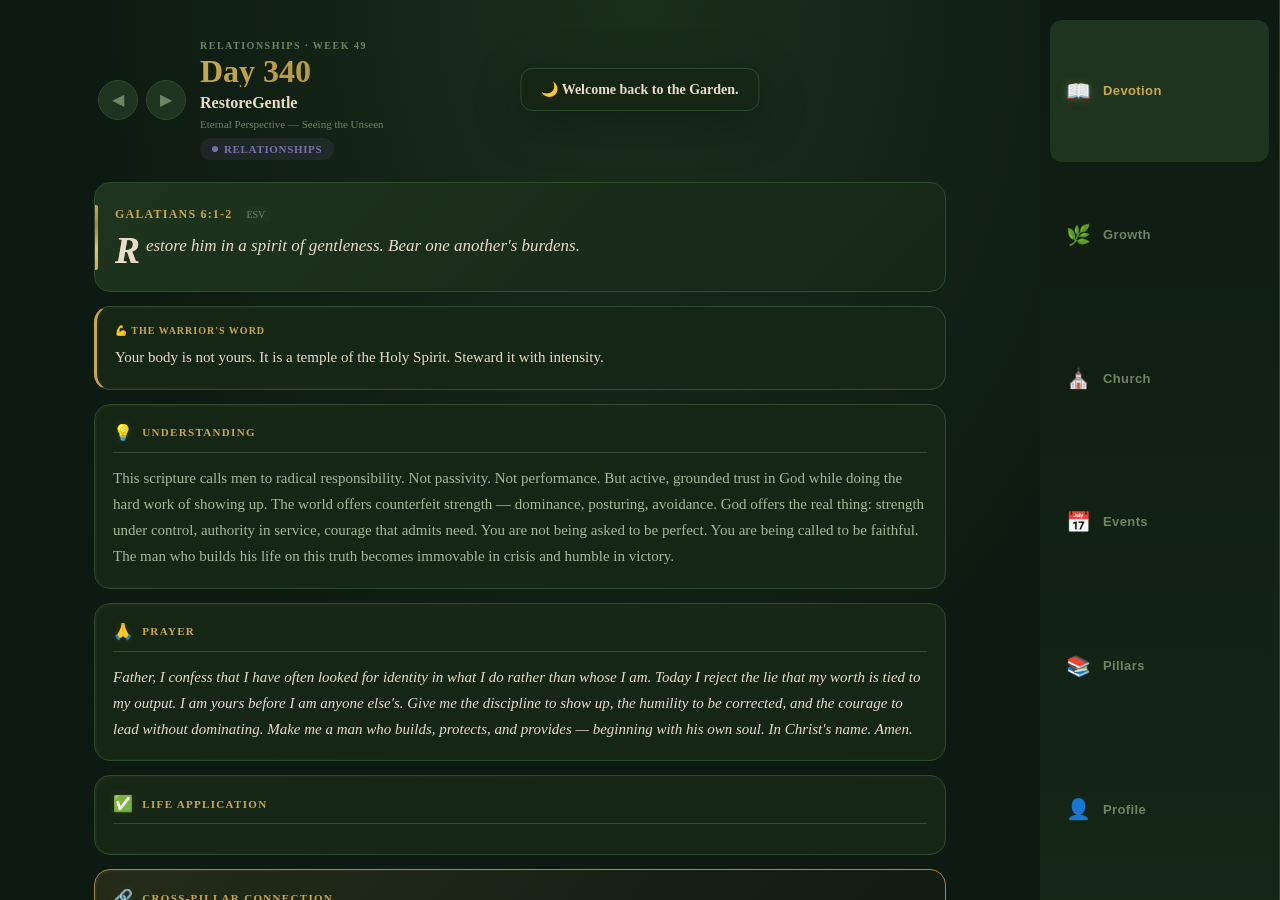
==== commit a90022b4: "v8.0: Complete curriculum rewrite — 365 days of practical teaching - Health: Spiritual warfare, ment" ====
--- a/index.html
+++ b/index.html
@@ -8,7 +8,7 @@
   <meta http-equiv="Expires" content="0">
   <title>Flourish — Biblical Life Mastery</title>
   <link rel="manifest" href="manifest.json">
-  <link rel="stylesheet" href="flourish-v3.css">
+  <link rel="stylesheet" href="flourish-v8.css">
   <meta name="theme-color" content="#1a3c1a">
   <meta name="apple-mobile-web-app-capable" content="yes">
   <meta name="apple-mobile-web-app-status-bar-style" content="black-translucent">
@@ -49,6 +49,6 @@
       </button>
     </nav>
   </div>
-  <script src="flourish-v3.js"></script>
+  <script src="flourish-v8.js"></script>
 </body>
 </html>
--- a/flourish-v8.css
+++ b/flourish-v8.css
@@ -0,0 +1,1197 @@
+/* ════════════════════════════════════════
+   FLOURISH 2.0 — The Sacred Growth Theme
+   Color System: Earth + Gold + Burgundy + Sage
+   Light Theme: Warm parchment (sepia) tones
+   Dark Theme: Deep forest (moss) tones
+   ════════════════════════════════════════ */
+
+[data-theme="dark"] {
+  --bg:            #0d1a11;
+  --surface:        #152615;
+  --surface-2:      #1e341e;
+  --surface-3:      #264326;
+  --border:          #2d4a2d;
+  --border-light:    #3d5c3d;
+  --text:            #e8dcc8;
+  --text-muted:      #a8b89a;
+  --text-dim:        #6e8462;
+  --text-inverse:    #0d1a11;
+
+  --accent:          #c9a84c;
+  --accent-soft:      #a6883e;
+  --accent-glow:      rgba(201,168,76,0.12);
+  --accent-glow-strong: rgba(201,168,76,0.25);
+
+  --spiritual:        #8b5a7c;
+  --spiritual-soft:   rgba(139,90,124,0.12);
+  --wealth:           #c9a84c;
+  --wealth-soft:      rgba(201,168,76,0.12);
+  --health:           #5a8f6e;
+  --health-soft:      rgba(90,143,110,0.12);
+  --relationships:    #7a6fae;
+  --relationships-soft:rgba(122,111,174,0.12);
+
+  --danger:           #b85c5c;
+  --success:          #5a9e6f;
+  --warning:           #c9a84c;
+  --info:              #7a9eb8;
+
+  --radial-deep:      radial-gradient(ellipse at 50% 0%, #1a2f1a, #0d1a11 60%);
+  --sheen-accent:     linear-gradient(135deg, #c9a84c, #a6883e, #dfc07a, #c9a84c);
+}
+
+[data-theme="light"] {
+  --bg:            #f5efe6;
+  --surface:        #fffaf2;
+  --surface-2:      #efe8d8;
+  --surface-3:      #e8dece;
+  --border:          #d6c9b0;
+  --border-light:    #c9bc9f;
+  --text:            #2d2420;
+  --text-muted:      #5e5248;
+  --text-dim:        #8a7d72;
+  --text-inverse:    #f5efe6;
+
+  --accent:          #8b6914;
+  --accent-soft:      #6b520f;
+  --accent-glow:      rgba(139,105,20,0.08);
+  --accent-glow-strong:rgba(139,105,20,0.18);
+
+  --spiritual:        #7a506e;
+  --spiritual-soft:   rgba(122,80,110,0.08);
+  --wealth:           #8b6914;
+  --wealth-soft:      rgba(139,105,20,0.08);
+  --health:           #4a7a5e;
+  --health-soft:      rgba(74,122,94,0.08);
+  --relationships:    #5e5294;
+  --relationships-soft:rgba(94,82,148,0.08);
+
+  --danger:           #a04545;
+  --success:          #3d8f55;
+  --warning:           #8b6914;
+  --info:              #3d6f8f;
+
+  --radial-deep:      radial-gradient(ellipse at 50% 0%, #fffaf2, #f5efe6 60%);
+  --sheen-accent:     linear-gradient(135deg, #8b6914, #6b520f, #a68a30, #8b6914);
+}
+
+:root {
+  --radius:     16px;
+  --radius-sm:  12px;
+  --radius-lg:  24px;
+  --header:     56px;
+  --nav:        68px;
+  --transition:  cubic-bezier(0.22, 1, 0.36, 1);
+}
+
+html { scroll-behavior: smooth; }
+*  { box-sizing: border-box; margin: 0; padding: 0; }
+
+html,body {
+  height:           100%;
+  background:       var(--bg);
+  color:            var(--text);
+  font-family:      'Georgia','Times New Roman',serif;
+  -webkit-font-smoothing: antialiased;
+  -webkit-tap-highlight-color: transparent;
+  overscroll-behavior-y: none;
+}
+
+#app {
+  height:            100dvh;
+  display:           flex;
+  flex-direction:    column;
+  overflow:          hidden;
+  background:        var(--radial-deep);
+}
+
+/* ═══════ HEADER ═══════ */
+header.app-header {
+  height:            var(--header);
+  display:           flex;
+  align-items:       center;
+  justify-content:   space-between;
+  padding:           0 18px;
+  flex-shrink:       0;
+  position:          relative;
+  z-index:           50;
+}
+header.app-header::after {
+  content:'';
+  position:absolute;
+  inset:auto 0 0;
+  height:1px;
+  background:linear-gradient(90deg,transparent 0%,var(--border-light) 50%,transparent 100%);
+}
+
+header .brand {
+  display:flex;align-items:center;gap:8px;
+  font-weight:800;font-size:19px;
+  color:var(--accent);
+  letter-spacing:0.4px;
+}
+header .brand .logo {
+  font-size:24px;
+  filter:drop-shadow(0 2px 4px var(--accent-glow-strong));
+}
+
+/* Theme toggle */
+#theme-toggle {
+  background:var(--surface-2);
+  border:1px solid var(--border);
+  border-radius:999px;
+  width:40px;height:40px;
+  display:flex;align-items:center;justify-content:center;
+  font-size:18px;cursor:pointer;
+  transition:transform .2s,background .3s;
+  touch-action:manipulation;
+}
+#theme-toggle:active { transform:scale(0.92); }
+
+/* Gender toggle */
+#gender-toggle {
+  display:flex;align-items:center;gap:10px;
+  background:var(--surface-2);
+  border:1px solid var(--border);
+  border-radius:999px;
+  padding:5px 14px;
+  cursor:pointer;
+  font-family:inherit;font-size:12px;
+  font-weight:700;
+  text-transform:uppercase;
+  letter-spacing:0.08em;
+  transition:all .3s var(--transition);
+  touch-action:manipulation;
+  -webkit-user-select:none;user-select:none;
+}
+#gender-toggle .g-label { color:var(--accent); transition:color .3s; }
+#gender-toggle .g-label.dim { color:var(--text-dim); font-weight:400; }
+#gender-toggle .g-track {
+  width:36px;height:20px;
+  background:var(--surface-3);
+  border:1px solid var(--border);
+  border-radius:999px;
+  position:relative;
+  flex-shrink:0;
+}
+#gender-toggle .g-track::after {
+  content:'';
+  position:absolute;
+  top:2px;left:2px;
+  width:14px;height:14px;
+  background:linear-gradient(135deg,var(--accent),var(--accent-soft));
+  border-radius:50%;
+  box-shadow:0 2px 6px var(--accent-glow-strong);
+  transition:transform .35s var(--transition);
+}
+#gender-toggle.women .g-track::after { transform:translateX(16px); }
+#gender-toggle.women .label-men { color:var(--text-dim);font-weight:400; }
+#gender-toggle.women .label-women { color:var(--accent);font-weight:700; }
+
+/* ═══════ MAIN ═══════ */
+main#main {
+  flex:1;
+  overflow-y:auto;
+  -webkit-overflow-scrolling:touch;
+  padding:16px;
+  padding-bottom:calc(var(--nav) + env(safe-area-inset-bottom,0px) + 12px);
+  scrollbar-width:thin;
+  scrollbar-color:var(--border) transparent;
+}
+main#main::-webkit-scrollbar { width:4px; }
+main#main::-webkit-scrollbar-thumb { background:var(--border);border-radius:2px; }
+
+/* ═══════ CARDS ═══════ */
+.card {
+  background:var(--surface);
+  border:1px solid var(--border);
+  border-radius:var(--radius);
+  padding:18px;
+  margin-bottom:14px;
+  position:relative;
+  overflow:hidden;
+  transition:box-shadow .3s,transform .2s;
+}
+.card::before {
+  content:'';
+  position:absolute;
+  inset:0;
+  border-radius:inherit;
+  padding:1.5px;
+  background:linear-gradient(135deg,rgba(201,168,76,0.06),transparent 60%,rgba(139,90,124,0.04));
+  -webkit-mask:linear-gradient(#fff 0 0) content-box,linear-gradient(#fff 0 0);
+  -webkit-mask-composite:xor;
+  mask-composite:exclude;
+  pointer-events:none;
+}
+.card:hover { box-shadow:0 8px 32px var(--accent-glow); }
+.card-header {
+  font-size:11px;font-weight:800;
+  text-transform:uppercase;letter-spacing:0.12em;
+  color:var(--accent);
+  margin-bottom:12px;
+  padding-bottom:10px;
+  border-bottom:1px solid var(--border);
+  display:flex;align-items:center;gap:8px;
+}
+.card-header .icon {
+  font-size:16px;
+  filter:drop-shadow(0 0 4px var(--accent-glow));
+}
+
+/* ═══════ BUTTONS ═══════ */
+.btn {
+  display:inline-flex;align-items:center;justify-content:center;gap:8px;
+  padding:12px 20px;
+  border-radius:var(--radius-sm);
+  border:1px solid var(--border);
+  background:var(--surface-2);
+  color:var(--text);
+  font-size:14px;font-family:inherit;
+  cursor:pointer;
+  transition:transform .15s,filter .2s;
+  touch-action:manipulation;
+  -webkit-user-select:none;user-select:none;
+}
+.btn:active { transform:scale(0.97); }
+
+.btn-primary {
+  background:var(--sheen-accent);
+  color:var(--text-inverse);
+  border:none;
+  font-weight:800;
+  box-shadow:0 4px 16px var(--accent-glow-strong);
+  position:relative;
+  overflow:hidden;
+}
+.btn-primary::after {
+  content:'';
+  position:absolute;
+  inset:0;
+  background:linear-gradient(90deg,transparent,rgba(255,255,255,0.15),transparent);
+  transform:translateX(-100%);
+  transition:transform .6s;
+}
+.btn-primary:hover::after { transform:translateX(100%); }
+.btn-primary.done {
+  background:var(--success);
+  box-shadow:0 4px 16px rgba(90,158,111,0.25);
+}
+
+.btn-ghost {
+  background:transparent;
+  border-color:var(--border-light);
+  color:var(--text-muted);
+}
+.btn-ghost:hover { background:var(--surface-2);color:var(--text); }
+
+.btn-danger {
+  background:rgba(184,92,92,0.08);
+  color:var(--danger);
+  border-color:rgba(184,92,92,0.25);
+}
+
+.btn-nav-round {
+  width:40px;height:40px;
+  border-radius:50%;
+  background:var(--surface-2);
+  border:1px solid var(--border);
+  color:var(--text-dim);
+  display:flex;align-items:center;justify-content:center;
+  font-size:16px;cursor:pointer;
+  transition:all .2s;
+  touch-action:manipulation;
+}
+.btn-nav-round:hover { color:var(--accent);border-color:var(-- accent); }
+.btn-nav-round:active { transform:scale(0.92); }
+.btn-nav-round:disabled { opacity:0.3;pointer-events:none; }
+
+/* ═══════ BOTTOM NAV ═══════ */
+.bottom-nav {
+  display:flex;
+  justify-content:space-around;
+  align-items:center;
+  background:linear-gradient(0deg,var(--surface),var(--bg));
+  border-top:1px solid var(--border);
+  height:var(--nav);
+  padding:6px 0 calc(6px + env(safe-area-inset-bottom,0px));
+  flex-shrink:0;
+  z-index:100;
+}
+.bottom-nav .nav-btn {
+  flex:1;height:100%;
+  background:none;border:none;
+  color:var(--text-dim);
+  font-size:13px;
+  cursor:pointer;
+  display:flex;flex-direction:column;align-items:center;justify-content:center;
+  gap:3px;
+  position:relative;
+  touch-action:manipulation;
+  -webkit-user-select:none;user-select:none;
+  transition:color .2s,transform .1s;
+}
+.bottom-nav .nav-btn .nav-icon { font-size:22px;transition:transform .2s; }
+.bottom-nav .nav-btn .nav-label { font-size:10px;font-weight:600;letter-spacing:0.03em; }
+.bottom-nav .nav-btn::before {
+  content:'';
+  position:absolute;
+  top:0;left:50%;
+  transform:translateX(-50%);
+  width:0;height:3px;
+  background:var(--accent);
+  border-radius:0 0 3px 3px;
+  transition:width .25s var(--transition);
+}
+.bottom-nav .nav-btn:active { transform:scale(0.92); }
+.bottom-nav .nav-btn:active .nav-icon { transform:translateY(-2px); }
+.bottom-nav .nav-btn.active { color:var(--accent); }
+.bottom-nav .nav-btn.active::before { width:24px; }
+.bottom-nav .nav-btn.active .nav-icon {
+  filter:drop-shadow(0 0 4px var(--accent-glow-strong));
+}
+
+/* ═══════ PAGE: DEVOTIONAL ═══════ */
+.devotional-page { padding:0 0 24px; }
+
+.day-header {
+  display:flex;align-items:center;gap:14px;
+  padding:16px 4px;
+  margin-bottom:6px;
+}
+.day-header .day-nav-wrap {
+  display:flex;gap:8px;
+  flex-shrink:0;
+}
+.day-header .day-info { flex:1;min-width:0; }
+.day-header .day-eyebrow {
+  font-size:10px;font-weight:800;
+  text-transform:uppercase;letter-spacing:0.15em;
+  color:var(--text-dim);margin-bottom:4px;
+}
+.day-header .day-number {
+  font-size:32px;font-weight:800;
+  line-height:1;
+  background:var(--sheen-accent);
+  -webkit-background-clip:text;
+  -webkit-text-fill-color:transparent;
+  background-clip:text;
+}
+.day-header .day-topic {
+  font-size:16px;font-weight:600;
+  color:var(--text);margin-top:6px;
+  line-height:1.3;
+}
+.day-header .day-meta {
+  font-size:11px;color:var(--text-dim);margin-top:4px;
+}
+
+/* Scripture block — the jewel */
+.scripture-block {
+  position:relative;
+  background:linear-gradient(135deg,var(--surface-2),var(--surface));
+  border:1px solid var(--border);
+  border-radius:var(--radius);
+  padding:24px 20px;
+  margin-bottom:14px;
+  overflow:hidden;
+}
+.scripture-block::before {
+  content:'';
+  position:absolute;left:0;top:20%;bottom:20%;width:3px;
+  background:var(--sheen-accent);
+  border-radius:0 2px 2px 0;
+}
+.scripture-block .scripture-ref {
+  font-size:12px;font-weight:800;
+  text-transform:uppercase;letter-spacing:0.1em;
+  color:var(--accent);margin-bottom:10px;
+  display:flex;align-items:center;gap:8px;
+}
+.scripture-block .scripture-ref .version {
+  font-size:10px;font-weight:400;
+  color:var(--text-dim);
+  text-transform:none;letter-spacing:0;
+  background:var(--surface-2);
+  padding:2px 6px;border-radius:4px;
+}
+.scripture-block .scripture-text {
+  font-size:17px;line-height:1.7;
+  color:var(--text);
+  font-style:italic;
+  text-indent:0;
+}
+.scripture-block .scripture-text::first-letter {
+  font-size:2.2em;font-weight:700;
+  float:left;line-height:.9;
+  margin-right:6px;margin-top:2px;
+  background:var(--sheen-accent);
+  -webkit-background-clip:text;
+  -webkit-text-fill-color:transparent;
+}
+
+/* Track card (men/women specific) */
+.track-card {
+  border-left:3px solid;
+}
+.track-card.men   { border-left-color:var(--accent); }
+.track-card.women { border-left-color:var(--spiritual); }
+.track-card .track-label {
+  font-size:10px;font-weight:800;
+  text-transform:uppercase;letter-spacing:0.1em;
+  margin-bottom:8px;
+}
+.track-card.men   .track-label { color:var(--accent); }
+.track-card.women .track-label { color:var(--spiritual); }
+.track-text {
+  font-size:15px;line-height:1.75;
+  color:var(--text);
+}
+
+/* Cross-pillar gold thread */
+.cross-pillar-card {
+  background:linear-gradient(135deg,var(--wealth-soft),transparent);
+  border-color:var(--accent-soft);
+}
+
+/* Enrichment with depth */
+.context-card { border-left:3px solid var(--accent-soft); }
+.word-card     { border-left:3px solid var(--spiritual); }
+.christ-card   { border-left:3px solid var(--success); }
+.reflect-card  { border-left:3px solid var(--info); }
+
+.reflect-q {
+  background:var(--surface-2);
+  border:1px solid var(--border);
+  border-radius:var(--radius-sm);
+  padding:14px;
+  font-size:14px;line-height:1.65;
+  color:var(--text-muted);
+  position:relative;
+  padding-left:30px;
+}
+.reflect-q::before {
+  content:attr(data-n);
+  position:absolute;left:10px;top:14px;
+  font-weight:800;color:var(--accent);font-size:13px;
+}
+
+/* Actions bar */
+.devotional-actions {
+  display:flex;gap:10px;
+  padding:0 4px;margin-top:16px;
+}
+
+/* ═══════ PAGE: PROGRESS — THE SACRED GARDEN ═══════ */
+.progress-page { padding:0 0 24px; }
+
+/* Hero with plant */
+.progress-hero {
+  display:flex;flex-direction:column;align-items:center;
+  padding:32px 16px 24px;
+  text-align:center;
+}
+.progress-hero .plant-stage {
+  width:160px;height:140px;
+  margin-bottom:16px;
+  filter:drop-shadow(0 8px 24px var(--accent-glow));
+}
+.progress-stat {
+  font-size:56px;font-weight:800;
+  line-height:1;
+  background:var(--sheen-accent);
+  -webkit-background-clip:text;
+  -webkit-text-fill-color:transparent;
+  background-clip:text;
+}
+.progress-stat span { font-size:18px;opacity:.6; }
+.progress-label {
+  font-size:11px;font-weight:700;
+  text-transform:uppercase;letter-spacing:0.15em;
+  color:var(--text-dim);margin-top:8px;
+}
+
+/* The living progress bar */
+.living-bar {
+  height:10px;
+  background:var(--surface-2);
+  border-radius:5px;
+  margin:14px 16px 8px;
+  overflow:hidden;
+  position:relative;
+}
+.living-bar .fill {
+  height:100%;border-radius:5px;
+  background:var(--sheen-accent);
+  box-shadow:0 0 12px var(--accent-glow-strong);
+  transition:width 1.2s var(--transition);
+  position:relative;
+}
+.living-bar .fill::after {
+  content:'';
+  position:absolute;right:-2px;top:-3px;
+  width:16px;height:16px;
+  background:var(--accent);
+  border-radius:50%;
+  box-shadow:0 0 12px var(--accent-glow-strong);
+  filter:blur(2px);
+}
+.living-bar .fill::before {
+  content:'';
+  position:absolute;right:0;top:-1px;width:8px;height:8px;
+  background:#fff;border-radius:50%;
+  filter:blur(1px);
+}
+.pct-label {
+  font-size:12px;font-weight:700;
+  color:var(--accent);text-align:center;
+  letter-spacing:0.05em;
+}
+
+/* Stage description */
+.growth-status {
+  text-align:center;padding:0 16px;margin-top:8px;
+  font-size:14px;color:var(--text-muted);line-height:1.5;
+}
+.growth-status .stage-name {
+  color:var(--accent);font-weight:700;font-size:15px;
+}
+
+/* Stats diamonds */
+.stats-grid {
+  display:grid;
+  grid-template-columns:repeat(2,1fr);
+  gap:12px;
+  padding:0 8px;
+  margin-bottom:18px;
+}
+.stat-diamond {
+  background:var(--surface);
+  border:1px solid var(--border);
+  border-radius:var(--radius);
+  padding:18px 12px;
+  text-align:center;
+  position:relative;
+  overflow:hidden;
+}
+.stat-diamond::before {
+  content:'';
+  position:absolute;inset:0;
+  background:linear-gradient(135deg,var(--accent-glow),transparent 60%);
+  opacity:.5;
+}
+.stat-diamond .stat-num {
+  font-size:28px;font-weight:800;
+  color:var(--accent);
+  position:relative;
+}
+.stat-diamond .stat-label {
+  font-size:10px;font-weight:700;
+  text-transform:uppercase;letter-spacing:0.1em;
+  color:var(--text-dim);margin-top:6px;
+  position:relative;
+}
+
+/* Pillar garden */
+.pillar-garden {
+  display:flex;flex-direction:column;gap:12px;
+}
+.pillar-row {
+  display:flex;align-items:center;gap:12px;
+}
+.pillar-row .pillar-icon {
+  width:32px;height:32px;
+  border-radius:var(--radius-sm);
+  display:flex;align-items:center;justify-content:center;
+  flex-shrink:0;font-size:14px;
+}
+.pillar-row.health   .pillar-icon { background:var(--health-soft);color:var(--health); }
+.pillar-row.wealth  .pillar-icon { background:var(--wealth-soft);color:var(--wealth); }
+.pillar-row.relationships .pillar-icon { background:var(--relationships-soft);color:var(--relationships); }
+.pillar-row.spiritual .pillar-icon { background:var(--spiritual-soft);color:var(--spiritual); }
+
+.pillar-row .pillar-info { flex:1;min-width:0; }
+.pillar-row .pillar-name {
+  font-size:12px;font-weight:700;
+  text-transform:uppercase;letter-spacing:0.08em;
+}
+.pillar-row.health   .pillar-name { color:var(--health); }
+.pillar-row.wealth  .pillar-name { color:var(--wealth); }
+.pillar-row.relationships .pillar-name { color:var(--relationships); }
+.pillar-row.spiritual .pillar-name { color:var(--spiritual); }
+
+.pillar-track {
+  flex:1;height:8px;
+  background:var(--surface-2);
+  border-radius:4px;overflow:hidden;
+}
+.pillar-fill {
+  height:100%;border-radius:4px;
+  transition:width .8s var(--transition);
+}
+.pillar-row.health   .pillar-fill { background:var(--health); }
+.pillar-row.wealth  .pillar-fill { background:var(--wealth); }
+.pillar-row.relationships .pillar-fill { background:var(--relationships); }
+.pillar-row.spiritual .pillar-fill { background:var(--spiritual); }
+
+.pillar-count {
+  font-size:13px;font-weight:700;
+  color:var(--text-dim);width:28px;text-align:right;
+}
+
+/* Week garden */
+.week-garden {
+  display:grid;
+  grid-template-columns:repeat(7,1fr);
+  gap:6px;
+  margin-top:12px;
+}
+.week-cell {
+  aspect-ratio:1;
+  background:var(--surface-2);
+  border:1px solid var(--border);
+  border-radius:var(--radius-sm);
+  display:flex;flex-direction:column;
+  align-items:center;justify-content:center;
+  cursor:pointer;
+  touch-action:manipulation;
+  transition:all .2s;
+  position:relative;
+  overflow:hidden;
+}
+.week-cell .w-label { font-size:9px;color:var(--text-dim);text-transform:uppercase; }
+.week-cell .w-num  { font-size:14px;font-weight:700;color:var(--text);margin-top:2px; }
+.week-cell:hover { transform:translateY(-2px); }
+.week-cell.done {
+  background:var(--health-soft);
+  border-color:var(--health);
+}
+.week-cell.done .w-num { color:var(--health); }
+.week-cell.done::after {
+  content:'';position:absolute;bottom:3px;left:50%;
+  transform:translateX(-50%);
+  width:4px;height:4px;background:var(--health);border-radius:50%;
+}
+.week-cell.today {
+  border-color:var(--accent);
+  box-shadow:0 0 0 2px var(--accent-glow-strong),inset 0 0 8px var(--accent-glow);
+}
+.week-cell.today .w-num { color:var(--accent); }
+
+/* ═══════ PAGE: CHURCHES / EVENTS / STORE ═══════ */
+.search-box {
+  width:100%;padding:12px 14px;margin-bottom:12px;
+  background:var(--surface-2);
+  border:1px solid var(--border);
+  border-radius:var(--radius-sm);
+  color:var(--text);font-size:14px;font-family:inherit;
+  outline:none;transition:border-color .2s,box-shadow .2s;
+}
+.search-box:focus {
+  border-color:var(--accent);
+  box-shadow:0 0 0 3px var(--accent-glow);
+}
+
+.event-item {
+  display:flex;gap:14px;
+  padding:14px 0;
+  border-bottom:1px solid var(--border);
+}
+.event-item:last-child { border-bottom:none; }
+.event-date-block {
+  width:48px;text-align:center;
+  display:flex;flex-direction:column;align-items:center;
+}
+.event-date-block .d-month {
+  font-size:10px;font-weight:800;
+  text-transform:uppercase;letter-spacing:.1em;color:var(--text-dim);
+}
+.event-date-block .d-day {
+  font-size:20px;font-weight:800;color:var(--accent);line-height:1;
+}
+
+.event-body .event-title { font-size:15px;font-weight:600;color:var(--text); }
+.event-body .event-meta  { font-size:12px;color:var(--text-dim);margin-top:4px; }
+.event-tag {
+  display:inline-block;
+  padding:3px 8px;border-radius:999px;
+  font-size:10px;font-weight:700;letter-spacing:0.05em;
+  text-transform:uppercase;margin-top:6px;
+}
+.event-tag.public  { background:var(--health-soft);color:var(--health); }
+.event-tag.private { background:var(--spiritual-soft);color:var(--spiritual); }
+
+.store-grid { display:grid;grid-template-columns:repeat(2,1fr);gap:14px; }
+.store-card {
+  background:var(--surface);
+  border:1px solid var(--border);
+  border-radius:var(--radius);
+  overflow:hidden;
+  display:flex;flex-direction:column;
+  transition:transform .2s,box-shadow .3s;
+}
+.store-card:hover { transform:translateY(-3px);box-shadow:0 12px 32px var(--accent-glow); }
+.store-card .thumb {
+  height:120px;background:linear-gradient(135deg,var(--surface-2),var(--surface-3));
+  display:flex;align-items:center;justify-content:center;font-size:48px;
+  position:relative;
+}
+.store-card .thumb::after {
+  content:'';position:absolute;inset:0;
+  background:linear-gradient(180deg,transparent 60%,rgba(0,0,0,0.2));
+}
+.store-card .info { padding:14px;flex:1;display:flex;flex-direction:column; }
+.store-card .store-title { font-size:15px;font-weight:600;color:var(--text); }
+.store-card .store-desc { font-size:13px;color:var(--text-muted);margin-top:4px;flex:1; }
+.store-card .store-footer {
+  display:flex;align-items:center;justify-content:space-between;
+  margin-top:12px;
+}
+.store-card .store-price {
+  font-size:18px;font-weight:800;
+  background:var(--sheen-accent);
+  -webkit-background-clip:text;
+  -webkit-text-fill-color:transparent;
+}
+
+/* ═══════ PAGE: PROFILE ═══════ */
+.profile-hero {
+  text-align:center;padding:32px 16px 20px;
+}
+.profile-hero .avatar-ring {
+  width:80px;height:80px;margin:0 auto;
+  border-radius:50%;
+  background:linear-gradient(135deg,var(--accent),var(--spiritual));
+  padding:3px;
+}
+.profile-hero .avatar-ring .avatar-inner {
+  width:100%;height:100%;
+  background:var(--surface);
+  border-radius:50%;
+  display:flex;align-items:center;justify-content:center;
+  font-size:36px;
+}
+.profile-hero .profile-name {
+  font-size:22px;font-weight:700;color:var(--text);margin-top:14px;
+}
+.profile-hero .profile-meta {
+  font-size:12px;color:var(--text-dim);margin-top:4px;
+  letter-spacing:0.05em;
+}
+
+.setting-row {
+  display:flex;justify-content:space-between;align-items:center;
+  padding:14px 0;border-bottom:1px solid var(--border);
+}
+.setting-row:last-child { border-bottom:none; }
+.setting-row .s-label { font-size:15px;color:var(--text); }
+.setting-row .s-val   { font-size:14px;color:var(--accent);font-weight:600; }
+
+.toggle-switch {
+  width:48px;height:26px;
+  background:var(--surface-2);border:1px solid var(--border);
+  border-radius:999px;position:relative;cursor:pointer;
+  transition:background .3s;
+  flex-shrink:0;
+}
+.toggle-switch .knob {
+  position:absolute;top:2.5px;left:3px;
+  width:19px;height:19px;
+  background:var(--text-dim);border-radius:50%;
+  transition:transform .35s var(--transition),background .3s;
+}
+.toggle-switch.on { background:var(--accent-soft);border-color:var(--accent); }
+.toggle-switch.on .knob { transform:translateX(22px);background:#fff;box-shadow:0 2px 6px rgba(0,0,0,0.2); }
+
+.tithe-row {
+  display:flex;justify-content:space-between;
+  padding:12px 0;border-bottom:1px solid var(--border);
+  color:var(--text);font-size:14px;
+}
+.tithe-row:last-child { border-bottom:none; }
+.tithe-row .amount { font-weight:700;color:var(--wealth); }
+
+.prayer-list .prayer-item {
+  padding:12px 0;border-bottom:1px solid var(--border);
+  color:var(--text-muted);font-size:14px;
+  display:flex;align-items:center;gap:8px;
+}
+.prayer-list .prayer-item:last-child { border-bottom:none; }
+.prayer-list .prayer-item.status-urgent  { color:var(--danger); }
+.prayer-list .prayer-item.status-active  { color:var(--warning); }
+.prayer-list .prayer-item.status-answered { color:var(--success); }
+
+/* ═══════ LOADING / ERROR ═══════ */
+.sacred-loader {
+  display:flex;flex-direction:column;
+  align-items:center;justify-content:center;
+  min-height:50vh;gap:20px;padding:24px;text-align:center;
+}
+.seed-glyph {
+  font-size:48px;
+  animation:seedBreathe 2.4s ease-in-out infinite;
+  filter:drop-shadow(0 4px 12px var(--accent-glow));
+}
+@keyframes seedBreathe {
+  0%,100% { transform:scale(1);opacity:.7; }
+  50% { transform:scale(1.15);opacity:1; }
+}
+.loader-text {
+  font-size:16px;font-weight:700;color:var(--accent);
+  letter-spacing:0.05em;
+}
+.loader-sub {
+  font-size:13px;color:var(--text-dim);max-width:220px;line-height:1.5;
+}
+
+.error-state {
+  display:flex;flex-direction:column;
+  align-items:center;justify-content:center;
+  min-height:50vh;gap:16px;padding:24px;text-align:center;
+}
+.error-state .error-icon { font-size:48px; }
+.error-state .error-msg {
+  font-size:15px;color:var(--danger);line-height:1.5;max-width:280px;
+}
+
+/* ═══════ TOAST ═══════ */
+.toast {
+  position:fixed;top:calc(var(--header) + 12px);left:50%;
+  transform:translateX(-50%) translateY(-20px);
+  background:var(--surface);border:1px solid var(--border);
+  border-radius:var(--radius-sm);
+  padding:12px 20px;
+  font-size:14px;font-weight:600;color:var(--text);
+  box-shadow:0 12px 48px rgba(0,0,0,0.3);
+  opacity:0;pointer-events:none;
+  transition:opacity .3s,transform .35s var(--transition);
+  z-index:999;
+}
+.toast.show { opacity:1;transform:translateX(-50%) translateY(0); }
+
+/* ═══════ PILLAR CHIPS ═══════ */
+.pillar-chip {
+  display:inline-flex;align-items:center;gap:6px;
+  padding:5px 12px;border-radius:999px;
+  font-size:11px;font-weight:800;
+  text-transform:uppercase;letter-spacing:0.06em;
+}
+.pillar-chip::before {
+  content:'';width:6px;height:6px;border-radius:50%;
+}
+.pillar-chip.health   { background:var(--health-soft);color:var(--health); }
+.pillar-chip.health::before   { background:var(--health); }
+.pillar-chip.wealth  { background:var(--wealth-soft);color:var(--wealth); }
+.pillar-chip.wealth::before  { background:var(--wealth); }
+.pillar-chip.relationships { background:var(--relationships-soft);color:var(--relationships); }
+.pillar-chip.relationships::before { background:var(--relationships); }
+.pillar-chip.spiritual { background:var(--spiritual-soft);color:var(--spiritual); }
+.pillar-chip.spiritual::before { background:var(--spiritual); }
+
+/* ═══════ ANIMATIONS ═══════ */
+@keyframes pulseGlow {
+  0%,100% { box-shadow:0 0 0 0 var(--accent-glow); }
+  50% { box-shadow:0 0 12px 4px var(--accent-glow-strong); }
+}
+.glow-pulse { animation:pulseGlow 2.5s infinite; }
+
+@keyframes slideUp {
+  from { opacity:0;transform:translateY(16px); }
+  to   { opacity:1;transform:translateY(0); }
+}
+.card-enter { animation:slideUp .5s var(--transition) both; }
+
+@keyframes float {
+  0%,100% { transform:translateY(0); }
+  50% { transform:translateY(-6px); }
+}
+.float { animation:float 4s ease-in-out infinite; }
+
+/* ═══════ MISC ═══════ */
+.page-title {
+  font-size:26px;font-weight:800;
+  margin-bottom:16px;
+  background:var(--sheen-accent);
+  -webkit-background-clip:text;
+  -webkit-text-fill-color:transparent;
+}
+.empty-state {
+  text-align:center;padding:48px 24px;
+  color:var(--text-dim);
+}
+.empty-state .e-icon { font-size:52px;opacity:.5;margin-bottom:12px; }
+.scroll-x {
+  display:flex;gap:10px;overflow-x:auto;
+  padding-bottom:4px;scrollbar-width:none;
+}
+.scroll-x::-webkit-scrollbar { display:none; }
+.hidden { display:none!important; }
+
+/* ═══════ DESKTOP ═══════ */
+@media (min-width:768px) {
+  #app { flex-direction:row; }
+  header.app-header { display:none; }
+  .bottom-nav {
+    position:static;flex-direction:column;
+    justify-content:flex-start;gap:2px;
+    width:240px;height:100vh;
+    border-top:none;border-right:1px solid var(--border);
+    padding:20px 10px;
+  }
+  .bottom-nav .nav-btn {
+    flex-direction:row;gap:12px;
+    padding:12px 16px;border-radius:var(--radius-sm);
+    justify-content:flex-start;width:100%;height:auto;
+    font-size:14px;
+  }
+  .bottom-nav .nav-btn .nav-icon { font-size:20px; }
+  .bottom-nav .nav-btn .nav-label { font-size:13px; }
+  .bottom-nav .nav-btn.active { background:var(--surface-2); }
+  .bottom-nav .nav-btn.active::before { display:none; }
+  main#main {
+    padding:24px;padding-bottom:24px;
+    max-width:900px;margin:0 auto;
+  }
+  .store-grid { grid-template-columns:repeat(3,1fr); }
+}
+
+/* ═══════ EXPANDABLE ENRICHMENT ═══════ */
+.expandable {
+  margin-bottom:14px;
+}
+.expand-toggle {
+  width:100%;display:flex;align-items:center;justify-content:space-between;
+  background:var(--surface-2);border:1px solid var(--border);
+  border-radius:var(--radius-sm);padding:14px 16px;
+  color:var(--text);font-family:inherit;font-size:14px;font-weight:600;
+  cursor:pointer;transition:background .2s;
+  touch-action:manipulation;
+}
+.expand-toggle:hover { background:var(--surface-3); }
+.expand-toggle .toggle-icon { transition:transform .3s; }
+.expand-toggle.open .toggle-icon { transform:rotate(180deg); }
+.expand-body {
+  background:var(--surface);
+  border:1px solid var(--border);border-top:none;
+  border-radius:0 0 var(--radius-sm) var(--radius-sm);
+  padding:0 16px;max-height:0;overflow:hidden;
+  transition:max-height .4s var(--transition),padding .4s;
+}
+.expand-body.open {
+  padding:14px 16px;
+  max-height:800px;
+}
+.expand-body p { font-size:14px;line-height:1.7;color:var(--text-muted);margin-bottom:10px; }
+.expand-body p:last-child { margin-bottom:0; }
+.expand-body .word-greek { font-style:italic;color:var(--accent);font-weight:600; }
+
+/* ═══════ PAGE: PILLARS ═══════ */
+.pillars-page { padding:0 0 24px; }
+
+.pillars-grid {
+  display:grid;
+  grid-template-columns:1fr;
+  gap:12px;
+  margin-bottom:16px;
+}
+@media(min-width:768px){
+  .pillars-grid { grid-template-columns:repeat(2,1fr); }
+}
+
+.pillar-tile {
+  background:var(--surface);
+  border:1px solid var(--border);
+  border-radius:var(--radius);
+  padding:20px;
+  cursor:pointer;
+  transition:transform .2s,box-shadow .3s;
+  position:relative;
+  overflow:hidden;
+}
+.pillar-tile:hover { transform:translateY(-2px);box-shadow:0 8px 32px var(--accent-glow); }
+.pillar-tile::before {
+  content:'';position:absolute;left:0;top:0;bottom:0;width:4px;
+  background:var(--accent);opacity:0;transition:opacity .3s;
+}
+.pillar-tile:hover::before { opacity:1; }
+.pillar-tile.health::before { background:var(--health); }
+.pillar-tile.wealth::before { background:var(--wealth); }
+.pillar-tile.relationships::before { background:var(--relationships); }
+.pillar-tile.integration::before { background:var(--spiritual); }
+
+.pillar-tile-icon {
+  width:48px;height:48px;border-radius:var(--radius-sm);
+  display:flex;align-items:center;justify-content:center;
+  font-size:24px;margin-bottom:12px;
+}
+.pillar-tile-name {
+  font-size:18px;font-weight:700;color:var(--text);
+  margin-bottom:4px;
+}
+.pillar-tile-count {
+  font-size:11px;font-weight:600;
+  text-transform:uppercase;letter-spacing:0.1em;
+  color:var(--text-dim);margin-bottom:10px;
+}
+.pillar-tile-desc {
+  font-size:13px;line-height:1.6;color:var(--text-muted);
+}
+.pillar-tile-cta {
+  font-size:12px;font-weight:700;
+  color:var(--accent);margin-top:12px;
+  text-transform:uppercase;letter-spacing:0.08em;
+}
+
+/* Pillar hero inside detail */
+.pillar-hero {
+  background:var(--surface);
+  border:1px solid var(--border);
+  border-radius:var(--radius);
+  padding:24px;
+  margin-bottom:16px;
+  text-align:center;
+}
+.pillar-hero-icon {
+  width:56px;height:56px;border-radius:50%;
+  display:flex;align-items:center;justify-content:center;
+  font-size:28px;margin:0 auto 12px;
+}
+.pillar-hero-title {
+  font-size:22px;font-weight:800;color:var(--text);
+  margin-bottom:6px;
+}
+.pillar-hero-subtitle {
+  font-size:13px;color:var(--text-muted);margin-bottom:10px;
+}
+.pillar-hero-stats {
+  font-size:12px;font-weight:600;color:var(--text-dim);
+  letter-spacing:0.05em;
+}
+
+/* Week cards in pillar detail */
+.week-list { display:flex;flex-direction:column;gap:10px; }
+.week-card {
+  background:var(--surface);
+  border:1px solid var(--border);
+  border-radius:var(--radius-sm);
+  padding:16px;
+  cursor:pointer;
+  transition:transform .2s,box-shadow .3s,border-color .2s;
+}
+.week-card:hover { transform:translateX(4px);box-shadow:0 4px 20px var(--accent-glow);border-color:var(--border-light); }
+.week-card.health:hover { border-color:var(--health); }
+.week-card.wealth:hover { border-color:var(--wealth); }
+.week-card.relationships:hover { border-color:var(--relationships); }
+.week-card.integration:hover { border-color:var(--spiritual); }
+
+.week-card-header {
+  display:flex;align-items:center;justify-content:space-between;
+  margin-bottom:8px;
+}
+.week-num {
+  font-size:14px;font-weight:700;color:var(--text);
+}
+.week-progress {
+  display:flex;align-items:center;gap:8px;
+}
+.week-bar {
+  width:60px;height:6px;
+  background:var(--surface-2);
+  border-radius:3px;overflow:hidden;
+}
+.week-fill {
+  height:100%;border-radius:3px;
+  transition:width .5s var(--transition);
+}
+.week-fill.health { background:var(--health); }
+.week-fill.wealth { background:var(--wealth); }
+.week-fill.relationships { background:var(--relationships); }
+.week-fill.integration { background:var(--spiritual); }
+.week-pct {
+  font-size:11px;font-weight:700;color:var(--accent);
+  min-width:32px;text-align:right;
+}
+.week-theme {
+  font-size:13px;font-weight:500;
+  color:var(--text-muted);line-height:1.5;
+  margin-bottom:10px;
+}
+.week-days-preview {
+  display:flex;flex-wrap:wrap;gap:6px;
+}
+.day-dot {
+  width:28px;height:28px;border-radius:50%;
+  background:var(--surface-2);border:1px solid var(--border);
+  display:flex;align-items:center;justify-content:center;
+  font-size:10px;font-weight:700;color:var(--text-dim);
+  transition:all .2s;
+}
+.day-dot.done {
+  background:var(--success);border-color:var(--success);
+  color:#fff;
+}
+.day-dot.today {
+  box-shadow:0 0 0 2px var(--accent);
+  color:var(--accent);
+}
+.day-dot.more {
+  background:var(--surface-3);border-style:dashed;
+  font-size:9px;
+}
+
+/* Week detail header */
+.week-detail-header {
+  display:flex;align-items:center;gap:14px;
+  background:var(--surface);border:1px solid var(--border);
+  border-radius:var(--radius);padding:16px;
+  margin-bottom:14px;
+}
+.week-detail-info { flex:1;min-width:0; }
+.week-detail-eyebrow {
+  font-size:10px;font-weight:800;
+  text-transform:uppercase;letter-spacing:0.15em;
+  color:var(--text-dim);margin-bottom:4px;
+}
+.week-detail-theme {
+  font-size:16px;font-weight:700;color:var(--text);line-height:1.4;
+}
+.week-detail-progress {
+  font-size:12px;color:var(--accent);margin-top:6px;font-weight:600;
+}
+
+/* Day rows in week detail */
+.day-list { display:flex;flex-direction:column;gap:8px; }
+.day-row {
+  background:var(--surface);border:1px solid var(--border);
+  border-radius:var(--radius-sm);padding:14px;
+  display:flex;align-items:center;justify-content:space-between;
+  cursor:pointer;transition:all .2s;
+}
+.day-row:hover { border-color:var(--border-light);transform:translateX(4px); }
+.day-row.done { border-color:rgba(90,158,111,0.3); }
+.day-row.today { box-shadow:0 0 0 2px var(--accent); }
+.day-row-left { display:flex;align-items:center;gap:12px;flex:1;min-width:0; }
+.day-row-num {
+  width:36px;height:36px;border-radius:50%;
+  background:var(--surface-2);border:1px solid var(--border);
+  display:flex;align-items:center;justify-content:center;
+  font-size:13px;font-weight:700;color:var(--text-dim);
+  flex-shrink:0;
+}
+.day-row-num.health { color:var(--health);border-color:var(--health); }
+.day-row-num.wealth { color:var(--wealth);border-color:var(--wealth); }
+.day-row-num.relationships { color:var(--relationships);border-color:var(--relationships); }
+.day-row-num.integration { color:var(--spiritual);border-color:var(--spiritual); }
+.day-row-info { flex:1;min-width:0; }
+.day-row-topic { font-size:15px;font-weight:600;color:var(--text); }
+.day-row-scripture { font-size:12px;color:var(--accent);margin-top:2px; }
+.day-row-excerpt { font-size:12px;color:var(--text-dim);margin-top:3px;line-height:1.5; }
+.day-row-right { flex-shrink:0; }
+.day-row-status { font-size:18px;color:var(--text-dim); }
+.day-row-status.done { color:var(--success); }
+
+/* Page subtitle */
+.page-subtitle {
+  font-size:13px;color:var(--text-muted);
+  margin-bottom:16px;text-align:center;
+}
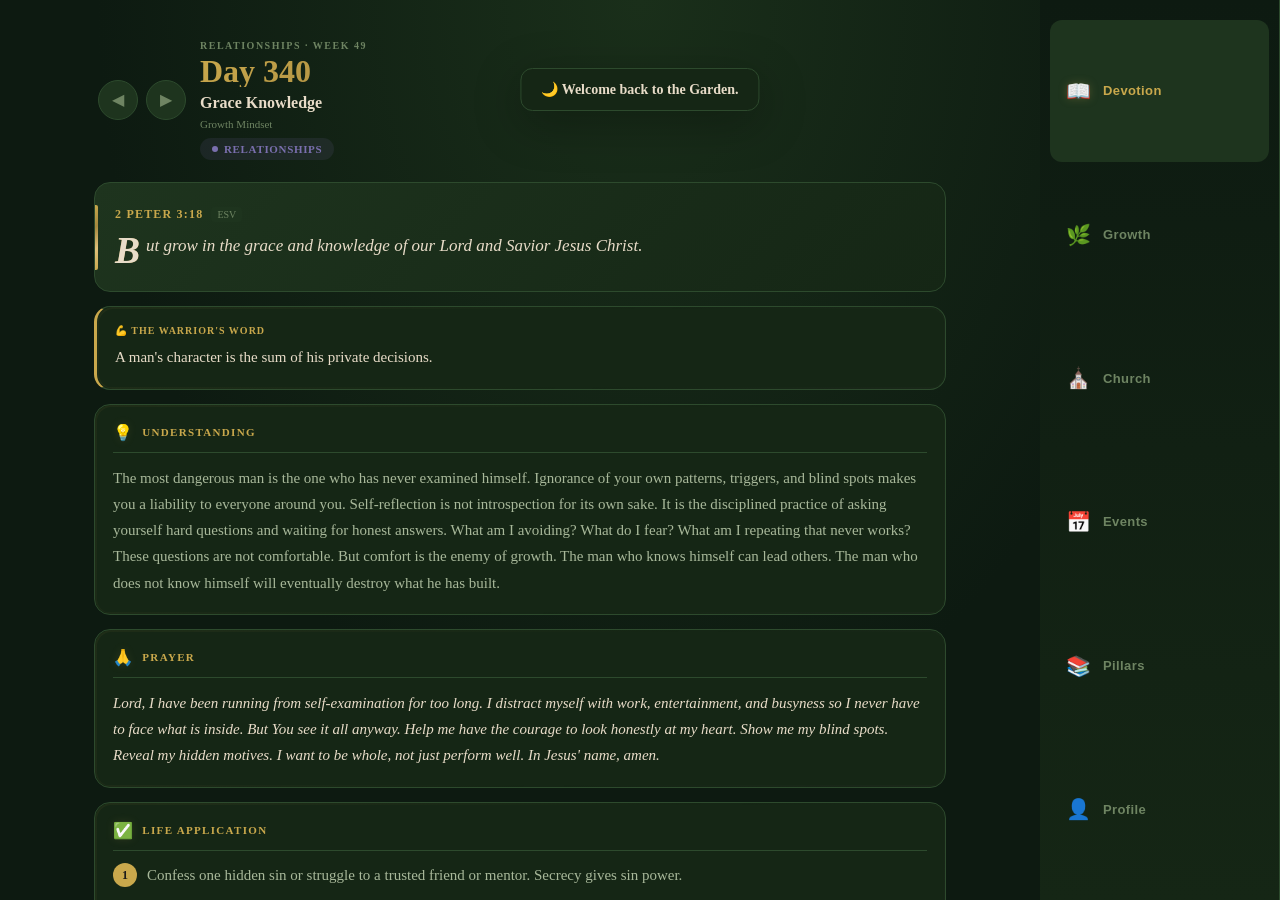
==== commit 49689ec1: "v9.0: QR Church Join System — member scan-to-join, church QR generation, manual entry, URL deep-link" ====
--- a/index.html
+++ b/index.html
@@ -8,7 +8,7 @@
   <meta http-equiv="Expires" content="0">
   <title>Flourish — Biblical Life Mastery</title>
   <link rel="manifest" href="manifest.json">
-  <link rel="stylesheet" href="flourish-v8.css">
+  <link rel="stylesheet" href="flourish-v9.css">
   <meta name="theme-color" content="#1a3c1a">
   <meta name="apple-mobile-web-app-capable" content="yes">
   <meta name="apple-mobile-web-app-status-bar-style" content="black-translucent">
@@ -49,6 +49,6 @@
       </button>
     </nav>
   </div>
-  <script src="flourish-v8.js"></script>
+  <script src="flourish-v9.js"></script>
 </body>
 </html>
--- a/flourish-v9.css
+++ b/flourish-v9.css
@@ -0,0 +1,1300 @@
+/* ════════════════════════════════════════
+   FLOURISH 2.0 — The Sacred Growth Theme
+   Color System: Earth + Gold + Burgundy + Sage
+   Light Theme: Warm parchment (sepia) tones
+   Dark Theme: Deep forest (moss) tones
+   ════════════════════════════════════════ */
+
+[data-theme="dark"] {
+  --bg:            #0d1a11;
+  --surface:        #152615;
+  --surface-2:      #1e341e;
+  --surface-3:      #264326;
+  --border:          #2d4a2d;
+  --border-light:    #3d5c3d;
+  --text:            #e8dcc8;
+  --text-muted:      #a8b89a;
+  --text-dim:        #6e8462;
+  --text-inverse:    #0d1a11;
+
+  --accent:          #c9a84c;
+  --accent-soft:      #a6883e;
+  --accent-glow:      rgba(201,168,76,0.12);
+  --accent-glow-strong: rgba(201,168,76,0.25);
+
+  --spiritual:        #8b5a7c;
+  --spiritual-soft:   rgba(139,90,124,0.12);
+  --wealth:           #c9a84c;
+  --wealth-soft:      rgba(201,168,76,0.12);
+  --health:           #5a8f6e;
+  --health-soft:      rgba(90,143,110,0.12);
+  --relationships:    #7a6fae;
+  --relationships-soft:rgba(122,111,174,0.12);
+
+  --danger:           #b85c5c;
+  --success:          #5a9e6f;
+  --warning:           #c9a84c;
+  --info:              #7a9eb8;
+
+  --radial-deep:      radial-gradient(ellipse at 50% 0%, #1a2f1a, #0d1a11 60%);
+  --sheen-accent:     linear-gradient(135deg, #c9a84c, #a6883e, #dfc07a, #c9a84c);
+}
+
+[data-theme="light"] {
+  --bg:            #f5efe6;
+  --surface:        #fffaf2;
+  --surface-2:      #efe8d8;
+  --surface-3:      #e8dece;
+  --border:          #d6c9b0;
+  --border-light:    #c9bc9f;
+  --text:            #2d2420;
+  --text-muted:      #5e5248;
+  --text-dim:        #8a7d72;
+  --text-inverse:    #f5efe6;
+
+  --accent:          #8b6914;
+  --accent-soft:      #6b520f;
+  --accent-glow:      rgba(139,105,20,0.08);
+  --accent-glow-strong:rgba(139,105,20,0.18);
+
+  --spiritual:        #7a506e;
+  --spiritual-soft:   rgba(122,80,110,0.08);
+  --wealth:           #8b6914;
+  --wealth-soft:      rgba(139,105,20,0.08);
+  --health:           #4a7a5e;
+  --health-soft:      rgba(74,122,94,0.08);
+  --relationships:    #5e5294;
+  --relationships-soft:rgba(94,82,148,0.08);
+
+  --danger:           #a04545;
+  --success:          #3d8f55;
+  --warning:           #8b6914;
+  --info:              #3d6f8f;
+
+  --radial-deep:      radial-gradient(ellipse at 50% 0%, #fffaf2, #f5efe6 60%);
+  --sheen-accent:     linear-gradient(135deg, #8b6914, #6b520f, #a68a30, #8b6914);
+}
+
+:root {
+  --radius:     16px;
+  --radius-sm:  12px;
+  --radius-lg:  24px;
+  --header:     56px;
+  --nav:        68px;
+  --transition:  cubic-bezier(0.22, 1, 0.36, 1);
+}
+
+html { scroll-behavior: smooth; }
+*  { box-sizing: border-box; margin: 0; padding: 0; }
+
+html,body {
+  height:           100%;
+  background:       var(--bg);
+  color:            var(--text);
+  font-family:      'Georgia','Times New Roman',serif;
+  -webkit-font-smoothing: antialiased;
+  -webkit-tap-highlight-color: transparent;
+  overscroll-behavior-y: none;
+}
+
+#app {
+  height:            100dvh;
+  display:           flex;
+  flex-direction:    column;
+  overflow:          hidden;
+  background:        var(--radial-deep);
+}
+
+/* ═══════ HEADER ═══════ */
+header.app-header {
+  height:            var(--header);
+  display:           flex;
+  align-items:       center;
+  justify-content:   space-between;
+  padding:           0 18px;
+  flex-shrink:       0;
+  position:          relative;
+  z-index:           50;
+}
+header.app-header::after {
+  content:'';
+  position:absolute;
+  inset:auto 0 0;
+  height:1px;
+  background:linear-gradient(90deg,transparent 0%,var(--border-light) 50%,transparent 100%);
+}
+
+header .brand {
+  display:flex;align-items:center;gap:8px;
+  font-weight:800;font-size:19px;
+  color:var(--accent);
+  letter-spacing:0.4px;
+}
+header .brand .logo {
+  font-size:24px;
+  filter:drop-shadow(0 2px 4px var(--accent-glow-strong));
+}
+
+/* Theme toggle */
+#theme-toggle {
+  background:var(--surface-2);
+  border:1px solid var(--border);
+  border-radius:999px;
+  width:40px;height:40px;
+  display:flex;align-items:center;justify-content:center;
+  font-size:18px;cursor:pointer;
+  transition:transform .2s,background .3s;
+  touch-action:manipulation;
+}
+#theme-toggle:active { transform:scale(0.92); }
+
+/* Gender toggle */
+#gender-toggle {
+  display:flex;align-items:center;gap:10px;
+  background:var(--surface-2);
+  border:1px solid var(--border);
+  border-radius:999px;
+  padding:5px 14px;
+  cursor:pointer;
+  font-family:inherit;font-size:12px;
+  font-weight:700;
+  text-transform:uppercase;
+  letter-spacing:0.08em;
+  transition:all .3s var(--transition);
+  touch-action:manipulation;
+  -webkit-user-select:none;user-select:none;
+}
+#gender-toggle .g-label { color:var(--accent); transition:color .3s; }
+#gender-toggle .g-label.dim { color:var(--text-dim); font-weight:400; }
+#gender-toggle .g-track {
+  width:36px;height:20px;
+  background:var(--surface-3);
+  border:1px solid var(--border);
+  border-radius:999px;
+  position:relative;
+  flex-shrink:0;
+}
+#gender-toggle .g-track::after {
+  content:'';
+  position:absolute;
+  top:2px;left:2px;
+  width:14px;height:14px;
+  background:linear-gradient(135deg,var(--accent),var(--accent-soft));
+  border-radius:50%;
+  box-shadow:0 2px 6px var(--accent-glow-strong);
+  transition:transform .35s var(--transition);
+}
+#gender-toggle.women .g-track::after { transform:translateX(16px); }
+#gender-toggle.women .label-men { color:var(--text-dim);font-weight:400; }
+#gender-toggle.women .label-women { color:var(--accent);font-weight:700; }
+
+/* ═══════ MAIN ═══════ */
+main#main {
+  flex:1;
+  overflow-y:auto;
+  -webkit-overflow-scrolling:touch;
+  padding:16px;
+  padding-bottom:calc(var(--nav) + env(safe-area-inset-bottom,0px) + 12px);
+  scrollbar-width:thin;
+  scrollbar-color:var(--border) transparent;
+}
+main#main::-webkit-scrollbar { width:4px; }
+main#main::-webkit-scrollbar-thumb { background:var(--border);border-radius:2px; }
+
+/* ═══════ CARDS ═══════ */
+.card {
+  background:var(--surface);
+  border:1px solid var(--border);
+  border-radius:var(--radius);
+  padding:18px;
+  margin-bottom:14px;
+  position:relative;
+  overflow:hidden;
+  transition:box-shadow .3s,transform .2s;
+}
+.card::before {
+  content:'';
+  position:absolute;
+  inset:0;
+  border-radius:inherit;
+  padding:1.5px;
+  background:linear-gradient(135deg,rgba(201,168,76,0.06),transparent 60%,rgba(139,90,124,0.04));
+  -webkit-mask:linear-gradient(#fff 0 0) content-box,linear-gradient(#fff 0 0);
+  -webkit-mask-composite:xor;
+  mask-composite:exclude;
+  pointer-events:none;
+}
+.card:hover { box-shadow:0 8px 32px var(--accent-glow); }
+.card-header {
+  font-size:11px;font-weight:800;
+  text-transform:uppercase;letter-spacing:0.12em;
+  color:var(--accent);
+  margin-bottom:12px;
+  padding-bottom:10px;
+  border-bottom:1px solid var(--border);
+  display:flex;align-items:center;gap:8px;
+}
+.card-header .icon {
+  font-size:16px;
+  filter:drop-shadow(0 0 4px var(--accent-glow));
+}
+
+/* ═══════ BUTTONS ═══════ */
+.btn {
+  display:inline-flex;align-items:center;justify-content:center;gap:8px;
+  padding:12px 20px;
+  border-radius:var(--radius-sm);
+  border:1px solid var(--border);
+  background:var(--surface-2);
+  color:var(--text);
+  font-size:14px;font-family:inherit;
+  cursor:pointer;
+  transition:transform .15s,filter .2s;
+  touch-action:manipulation;
+  -webkit-user-select:none;user-select:none;
+}
+.btn:active { transform:scale(0.97); }
+
+.btn-primary {
+  background:var(--sheen-accent);
+  color:var(--text-inverse);
+  border:none;
+  font-weight:800;
+  box-shadow:0 4px 16px var(--accent-glow-strong);
+  position:relative;
+  overflow:hidden;
+}
+.btn-primary::after {
+  content:'';
+  position:absolute;
+  inset:0;
+  background:linear-gradient(90deg,transparent,rgba(255,255,255,0.15),transparent);
+  transform:translateX(-100%);
+  transition:transform .6s;
+}
+.btn-primary:hover::after { transform:translateX(100%); }
+.btn-primary.done {
+  background:var(--success);
+  box-shadow:0 4px 16px rgba(90,158,111,0.25);
+}
+
+.btn-ghost {
+  background:transparent;
+  border-color:var(--border-light);
+  color:var(--text-muted);
+}
+.btn-ghost:hover { background:var(--surface-2);color:var(--text); }
+
+.btn-danger {
+  background:rgba(184,92,92,0.08);
+  color:var(--danger);
+  border-color:rgba(184,92,92,0.25);
+}
+
+.btn-nav-round {
+  width:40px;height:40px;
+  border-radius:50%;
+  background:var(--surface-2);
+  border:1px solid var(--border);
+  color:var(--text-dim);
+  display:flex;align-items:center;justify-content:center;
+  font-size:16px;cursor:pointer;
+  transition:all .2s;
+  touch-action:manipulation;
+}
+.btn-nav-round:hover { color:var(--accent);border-color:var(-- accent); }
+.btn-nav-round:active { transform:scale(0.92); }
+.btn-nav-round:disabled { opacity:0.3;pointer-events:none; }
+
+/* ═══════ BOTTOM NAV ═══════ */
+.bottom-nav {
+  display:flex;
+  justify-content:space-around;
+  align-items:center;
+  background:linear-gradient(0deg,var(--surface),var(--bg));
+  border-top:1px solid var(--border);
+  height:var(--nav);
+  padding:6px 0 calc(6px + env(safe-area-inset-bottom,0px));
+  flex-shrink:0;
+  z-index:100;
+}
+.bottom-nav .nav-btn {
+  flex:1;height:100%;
+  background:none;border:none;
+  color:var(--text-dim);
+  font-size:13px;
+  cursor:pointer;
+  display:flex;flex-direction:column;align-items:center;justify-content:center;
+  gap:3px;
+  position:relative;
+  touch-action:manipulation;
+  -webkit-user-select:none;user-select:none;
+  transition:color .2s,transform .1s;
+}
+.bottom-nav .nav-btn .nav-icon { font-size:22px;transition:transform .2s; }
+.bottom-nav .nav-btn .nav-label { font-size:10px;font-weight:600;letter-spacing:0.03em; }
+.bottom-nav .nav-btn::before {
+  content:'';
+  position:absolute;
+  top:0;left:50%;
+  transform:translateX(-50%);
+  width:0;height:3px;
+  background:var(--accent);
+  border-radius:0 0 3px 3px;
+  transition:width .25s var(--transition);
+}
+.bottom-nav .nav-btn:active { transform:scale(0.92); }
+.bottom-nav .nav-btn:active .nav-icon { transform:translateY(-2px); }
+.bottom-nav .nav-btn.active { color:var(--accent); }
+.bottom-nav .nav-btn.active::before { width:24px; }
+.bottom-nav .nav-btn.active .nav-icon {
+  filter:drop-shadow(0 0 4px var(--accent-glow-strong));
+}
+
+/* ═══════ PAGE: DEVOTIONAL ═══════ */
+.devotional-page { padding:0 0 24px; }
+
+.day-header {
+  display:flex;align-items:center;gap:14px;
+  padding:16px 4px;
+  margin-bottom:6px;
+}
+.day-header .day-nav-wrap {
+  display:flex;gap:8px;
+  flex-shrink:0;
+}
+.day-header .day-info { flex:1;min-width:0; }
+.day-header .day-eyebrow {
+  font-size:10px;font-weight:800;
+  text-transform:uppercase;letter-spacing:0.15em;
+  color:var(--text-dim);margin-bottom:4px;
+}
+.day-header .day-number {
+  font-size:32px;font-weight:800;
+  line-height:1;
+  background:var(--sheen-accent);
+  -webkit-background-clip:text;
+  -webkit-text-fill-color:transparent;
+  background-clip:text;
+}
+.day-header .day-topic {
+  font-size:16px;font-weight:600;
+  color:var(--text);margin-top:6px;
+  line-height:1.3;
+}
+.day-header .day-meta {
+  font-size:11px;color:var(--text-dim);margin-top:4px;
+}
+
+/* Scripture block — the jewel */
+.scripture-block {
+  position:relative;
+  background:linear-gradient(135deg,var(--surface-2),var(--surface));
+  border:1px solid var(--border);
+  border-radius:var(--radius);
+  padding:24px 20px;
+  margin-bottom:14px;
+  overflow:hidden;
+}
+.scripture-block::before {
+  content:'';
+  position:absolute;left:0;top:20%;bottom:20%;width:3px;
+  background:var(--sheen-accent);
+  border-radius:0 2px 2px 0;
+}
+.scripture-block .scripture-ref {
+  font-size:12px;font-weight:800;
+  text-transform:uppercase;letter-spacing:0.1em;
+  color:var(--accent);margin-bottom:10px;
+  display:flex;align-items:center;gap:8px;
+}
+.scripture-block .scripture-ref .version {
+  font-size:10px;font-weight:400;
+  color:var(--text-dim);
+  text-transform:none;letter-spacing:0;
+  background:var(--surface-2);
+  padding:2px 6px;border-radius:4px;
+}
+.scripture-block .scripture-text {
+  font-size:17px;line-height:1.7;
+  color:var(--text);
+  font-style:italic;
+  text-indent:0;
+}
+.scripture-block .scripture-text::first-letter {
+  font-size:2.2em;font-weight:700;
+  float:left;line-height:.9;
+  margin-right:6px;margin-top:2px;
+  background:var(--sheen-accent);
+  -webkit-background-clip:text;
+  -webkit-text-fill-color:transparent;
+}
+
+/* Track card (men/women specific) */
+.track-card {
+  border-left:3px solid;
+}
+.track-card.men   { border-left-color:var(--accent); }
+.track-card.women { border-left-color:var(--spiritual); }
+.track-card .track-label {
+  font-size:10px;font-weight:800;
+  text-transform:uppercase;letter-spacing:0.1em;
+  margin-bottom:8px;
+}
+.track-card.men   .track-label { color:var(--accent); }
+.track-card.women .track-label { color:var(--spiritual); }
+.track-text {
+  font-size:15px;line-height:1.75;
+  color:var(--text);
+}
+
+/* Cross-pillar gold thread */
+.cross-pillar-card {
+  background:linear-gradient(135deg,var(--wealth-soft),transparent);
+  border-color:var(--accent-soft);
+}
+
+/* Enrichment with depth */
+.context-card { border-left:3px solid var(--accent-soft); }
+.word-card     { border-left:3px solid var(--spiritual); }
+.christ-card   { border-left:3px solid var(--success); }
+.reflect-card  { border-left:3px solid var(--info); }
+
+.reflect-q {
+  background:var(--surface-2);
+  border:1px solid var(--border);
+  border-radius:var(--radius-sm);
+  padding:14px;
+  font-size:14px;line-height:1.65;
+  color:var(--text-muted);
+  position:relative;
+  padding-left:30px;
+}
+.reflect-q::before {
+  content:attr(data-n);
+  position:absolute;left:10px;top:14px;
+  font-weight:800;color:var(--accent);font-size:13px;
+}
+
+/* Actions bar */
+.devotional-actions {
+  display:flex;gap:10px;
+  padding:0 4px;margin-top:16px;
+}
+
+/* ═══════ PAGE: PROGRESS — THE SACRED GARDEN ═══════ */
+.progress-page { padding:0 0 24px; }
+
+/* Hero with plant */
+.progress-hero {
+  display:flex;flex-direction:column;align-items:center;
+  padding:32px 16px 24px;
+  text-align:center;
+}
+.progress-hero .plant-stage {
+  width:160px;height:140px;
+  margin-bottom:16px;
+  filter:drop-shadow(0 8px 24px var(--accent-glow));
+}
+.progress-stat {
+  font-size:56px;font-weight:800;
+  line-height:1;
+  background:var(--sheen-accent);
+  -webkit-background-clip:text;
+  -webkit-text-fill-color:transparent;
+  background-clip:text;
+}
+.progress-stat span { font-size:18px;opacity:.6; }
+.progress-label {
+  font-size:11px;font-weight:700;
+  text-transform:uppercase;letter-spacing:0.15em;
+  color:var(--text-dim);margin-top:8px;
+}
+
+/* The living progress bar */
+.living-bar {
+  height:10px;
+  background:var(--surface-2);
+  border-radius:5px;
+  margin:14px 16px 8px;
+  overflow:hidden;
+  position:relative;
+}
+.living-bar .fill {
+  height:100%;border-radius:5px;
+  background:var(--sheen-accent);
+  box-shadow:0 0 12px var(--accent-glow-strong);
+  transition:width 1.2s var(--transition);
+  position:relative;
+}
+.living-bar .fill::after {
+  content:'';
+  position:absolute;right:-2px;top:-3px;
+  width:16px;height:16px;
+  background:var(--accent);
+  border-radius:50%;
+  box-shadow:0 0 12px var(--accent-glow-strong);
+  filter:blur(2px);
+}
+.living-bar .fill::before {
+  content:'';
+  position:absolute;right:0;top:-1px;width:8px;height:8px;
+  background:#fff;border-radius:50%;
+  filter:blur(1px);
+}
+.pct-label {
+  font-size:12px;font-weight:700;
+  color:var(--accent);text-align:center;
+  letter-spacing:0.05em;
+}
+
+/* Stage description */
+.growth-status {
+  text-align:center;padding:0 16px;margin-top:8px;
+  font-size:14px;color:var(--text-muted);line-height:1.5;
+}
+.growth-status .stage-name {
+  color:var(--accent);font-weight:700;font-size:15px;
+}
+
+/* Stats diamonds */
+.stats-grid {
+  display:grid;
+  grid-template-columns:repeat(2,1fr);
+  gap:12px;
+  padding:0 8px;
+  margin-bottom:18px;
+}
+.stat-diamond {
+  background:var(--surface);
+  border:1px solid var(--border);
+  border-radius:var(--radius);
+  padding:18px 12px;
+  text-align:center;
+  position:relative;
+  overflow:hidden;
+}
+.stat-diamond::before {
+  content:'';
+  position:absolute;inset:0;
+  background:linear-gradient(135deg,var(--accent-glow),transparent 60%);
+  opacity:.5;
+}
+.stat-diamond .stat-num {
+  font-size:28px;font-weight:800;
+  color:var(--accent);
+  position:relative;
+}
+.stat-diamond .stat-label {
+  font-size:10px;font-weight:700;
+  text-transform:uppercase;letter-spacing:0.1em;
+  color:var(--text-dim);margin-top:6px;
+  position:relative;
+}
+
+/* Pillar garden */
+.pillar-garden {
+  display:flex;flex-direction:column;gap:12px;
+}
+.pillar-row {
+  display:flex;align-items:center;gap:12px;
+}
+.pillar-row .pillar-icon {
+  width:32px;height:32px;
+  border-radius:var(--radius-sm);
+  display:flex;align-items:center;justify-content:center;
+  flex-shrink:0;font-size:14px;
+}
+.pillar-row.health   .pillar-icon { background:var(--health-soft);color:var(--health); }
+.pillar-row.wealth  .pillar-icon { background:var(--wealth-soft);color:var(--wealth); }
+.pillar-row.relationships .pillar-icon { background:var(--relationships-soft);color:var(--relationships); }
+.pillar-row.spiritual .pillar-icon { background:var(--spiritual-soft);color:var(--spiritual); }
+
+.pillar-row .pillar-info { flex:1;min-width:0; }
+.pillar-row .pillar-name {
+  font-size:12px;font-weight:700;
+  text-transform:uppercase;letter-spacing:0.08em;
+}
+.pillar-row.health   .pillar-name { color:var(--health); }
+.pillar-row.wealth  .pillar-name { color:var(--wealth); }
+.pillar-row.relationships .pillar-name { color:var(--relationships); }
+.pillar-row.spiritual .pillar-name { color:var(--spiritual); }
+
+.pillar-track {
+  flex:1;height:8px;
+  background:var(--surface-2);
+  border-radius:4px;overflow:hidden;
+}
+.pillar-fill {
+  height:100%;border-radius:4px;
+  transition:width .8s var(--transition);
+}
+.pillar-row.health   .pillar-fill { background:var(--health); }
+.pillar-row.wealth  .pillar-fill { background:var(--wealth); }
+.pillar-row.relationships .pillar-fill { background:var(--relationships); }
+.pillar-row.spiritual .pillar-fill { background:var(--spiritual); }
+
+.pillar-count {
+  font-size:13px;font-weight:700;
+  color:var(--text-dim);width:28px;text-align:right;
+}
+
+/* Week garden */
+.week-garden {
+  display:grid;
+  grid-template-columns:repeat(7,1fr);
+  gap:6px;
+  margin-top:12px;
+}
+.week-cell {
+  aspect-ratio:1;
+  background:var(--surface-2);
+  border:1px solid var(--border);
+  border-radius:var(--radius-sm);
+  display:flex;flex-direction:column;
+  align-items:center;justify-content:center;
+  cursor:pointer;
+  touch-action:manipulation;
+  transition:all .2s;
+  position:relative;
+  overflow:hidden;
+}
+.week-cell .w-label { font-size:9px;color:var(--text-dim);text-transform:uppercase; }
+.week-cell .w-num  { font-size:14px;font-weight:700;color:var(--text);margin-top:2px; }
+.week-cell:hover { transform:translateY(-2px); }
+.week-cell.done {
+  background:var(--health-soft);
+  border-color:var(--health);
+}
+.week-cell.done .w-num { color:var(--health); }
+.week-cell.done::after {
+  content:'';position:absolute;bottom:3px;left:50%;
+  transform:translateX(-50%);
+  width:4px;height:4px;background:var(--health);border-radius:50%;
+}
+.week-cell.today {
+  border-color:var(--accent);
+  box-shadow:0 0 0 2px var(--accent-glow-strong),inset 0 0 8px var(--accent-glow);
+}
+.week-cell.today .w-num { color:var(--accent); }
+
+/* ═══════ PAGE: CHURCHES / EVENTS / STORE ═══════ */
+.search-box {
+  width:100%;padding:12px 14px;margin-bottom:12px;
+  background:var(--surface-2);
+  border:1px solid var(--border);
+  border-radius:var(--radius-sm);
+  color:var(--text);font-size:14px;font-family:inherit;
+  outline:none;transition:border-color .2s,box-shadow .2s;
+}
+.search-box:focus {
+  border-color:var(--accent);
+  box-shadow:0 0 0 3px var(--accent-glow);
+}
+
+.event-item {
+  display:flex;gap:14px;
+  padding:14px 0;
+  border-bottom:1px solid var(--border);
+}
+.event-item:last-child { border-bottom:none; }
+.event-date-block {
+  width:48px;text-align:center;
+  display:flex;flex-direction:column;align-items:center;
+}
+.event-date-block .d-month {
+  font-size:10px;font-weight:800;
+  text-transform:uppercase;letter-spacing:.1em;color:var(--text-dim);
+}
+.event-date-block .d-day {
+  font-size:20px;font-weight:800;color:var(--accent);line-height:1;
+}
+
+.event-body .event-title { font-size:15px;font-weight:600;color:var(--text); }
+.event-body .event-meta  { font-size:12px;color:var(--text-dim);margin-top:4px; }
+.event-tag {
+  display:inline-block;
+  padding:3px 8px;border-radius:999px;
+  font-size:10px;font-weight:700;letter-spacing:0.05em;
+  text-transform:uppercase;margin-top:6px;
+}
+.event-tag.public  { background:var(--health-soft);color:var(--health); }
+.event-tag.private { background:var(--spiritual-soft);color:var(--spiritual); }
+
+.store-grid { display:grid;grid-template-columns:repeat(2,1fr);gap:14px; }
+.store-card {
+  background:var(--surface);
+  border:1px solid var(--border);
+  border-radius:var(--radius);
+  overflow:hidden;
+  display:flex;flex-direction:column;
+  transition:transform .2s,box-shadow .3s;
+}
+.store-card:hover { transform:translateY(-3px);box-shadow:0 12px 32px var(--accent-glow); }
+.store-card .thumb {
+  height:120px;background:linear-gradient(135deg,var(--surface-2),var(--surface-3));
+  display:flex;align-items:center;justify-content:center;font-size:48px;
+  position:relative;
+}
+.store-card .thumb::after {
+  content:'';position:absolute;inset:0;
+  background:linear-gradient(180deg,transparent 60%,rgba(0,0,0,0.2));
+}
+.store-card .info { padding:14px;flex:1;display:flex;flex-direction:column; }
+.store-card .store-title { font-size:15px;font-weight:600;color:var(--text); }
+.store-card .store-desc { font-size:13px;color:var(--text-muted);margin-top:4px;flex:1; }
+.store-card .store-footer {
+  display:flex;align-items:center;justify-content:space-between;
+  margin-top:12px;
+}
+.store-card .store-price {
+  font-size:18px;font-weight:800;
+  background:var(--sheen-accent);
+  -webkit-background-clip:text;
+  -webkit-text-fill-color:transparent;
+}
+
+/* ═══════ PAGE: PROFILE ═══════ */
+.profile-hero {
+  text-align:center;padding:32px 16px 20px;
+}
+.profile-hero .avatar-ring {
+  width:80px;height:80px;margin:0 auto;
+  border-radius:50%;
+  background:linear-gradient(135deg,var(--accent),var(--spiritual));
+  padding:3px;
+}
+.profile-hero .avatar-ring .avatar-inner {
+  width:100%;height:100%;
+  background:var(--surface);
+  border-radius:50%;
+  display:flex;align-items:center;justify-content:center;
+  font-size:36px;
+}
+.profile-hero .profile-name {
+  font-size:22px;font-weight:700;color:var(--text);margin-top:14px;
+}
+.profile-hero .profile-meta {
+  font-size:12px;color:var(--text-dim);margin-top:4px;
+  letter-spacing:0.05em;
+}
+
+.setting-row {
+  display:flex;justify-content:space-between;align-items:center;
+  padding:14px 0;border-bottom:1px solid var(--border);
+}
+.setting-row:last-child { border-bottom:none; }
+.setting-row .s-label { font-size:15px;color:var(--text); }
+.setting-row .s-val   { font-size:14px;color:var(--accent);font-weight:600; }
+
+.toggle-switch {
+  width:48px;height:26px;
+  background:var(--surface-2);border:1px solid var(--border);
+  border-radius:999px;position:relative;cursor:pointer;
+  transition:background .3s;
+  flex-shrink:0;
+}
+.toggle-switch .knob {
+  position:absolute;top:2.5px;left:3px;
+  width:19px;height:19px;
+  background:var(--text-dim);border-radius:50%;
+  transition:transform .35s var(--transition),background .3s;
+}
+.toggle-switch.on { background:var(--accent-soft);border-color:var(--accent); }
+.toggle-switch.on .knob { transform:translateX(22px);background:#fff;box-shadow:0 2px 6px rgba(0,0,0,0.2); }
+
+.tithe-row {
+  display:flex;justify-content:space-between;
+  padding:12px 0;border-bottom:1px solid var(--border);
+  color:var(--text);font-size:14px;
+}
+.tithe-row:last-child { border-bottom:none; }
+.tithe-row .amount { font-weight:700;color:var(--wealth); }
+
+.prayer-list .prayer-item {
+  padding:12px 0;border-bottom:1px solid var(--border);
+  color:var(--text-muted);font-size:14px;
+  display:flex;align-items:center;gap:8px;
+}
+.prayer-list .prayer-item:last-child { border-bottom:none; }
+.prayer-list .prayer-item.status-urgent  { color:var(--danger); }
+.prayer-list .prayer-item.status-active  { color:var(--warning); }
+.prayer-list .prayer-item.status-answered { color:var(--success); }
+
+/* ═══════ LOADING / ERROR ═══════ */
+.sacred-loader {
+  display:flex;flex-direction:column;
+  align-items:center;justify-content:center;
+  min-height:50vh;gap:20px;padding:24px;text-align:center;
+}
+.seed-glyph {
+  font-size:48px;
+  animation:seedBreathe 2.4s ease-in-out infinite;
+  filter:drop-shadow(0 4px 12px var(--accent-glow));
+}
+@keyframes seedBreathe {
+  0%,100% { transform:scale(1);opacity:.7; }
+  50% { transform:scale(1.15);opacity:1; }
+}
+.loader-text {
+  font-size:16px;font-weight:700;color:var(--accent);
+  letter-spacing:0.05em;
+}
+.loader-sub {
+  font-size:13px;color:var(--text-dim);max-width:220px;line-height:1.5;
+}
+
+.error-state {
+  display:flex;flex-direction:column;
+  align-items:center;justify-content:center;
+  min-height:50vh;gap:16px;padding:24px;text-align:center;
+}
+.error-state .error-icon { font-size:48px; }
+.error-state .error-msg {
+  font-size:15px;color:var(--danger);line-height:1.5;max-width:280px;
+}
+
+/* ═══════ TOAST ═══════ */
+.toast {
+  position:fixed;top:calc(var(--header) + 12px);left:50%;
+  transform:translateX(-50%) translateY(-20px);
+  background:var(--surface);border:1px solid var(--border);
+  border-radius:var(--radius-sm);
+  padding:12px 20px;
+  font-size:14px;font-weight:600;color:var(--text);
+  box-shadow:0 12px 48px rgba(0,0,0,0.3);
+  opacity:0;pointer-events:none;
+  transition:opacity .3s,transform .35s var(--transition);
+  z-index:999;
+}
+.toast.show { opacity:1;transform:translateX(-50%) translateY(0); }
+
+/* ═══════ PILLAR CHIPS ═══════ */
+.pillar-chip {
+  display:inline-flex;align-items:center;gap:6px;
+  padding:5px 12px;border-radius:999px;
+  font-size:11px;font-weight:800;
+  text-transform:uppercase;letter-spacing:0.06em;
+}
+.pillar-chip::before {
+  content:'';width:6px;height:6px;border-radius:50%;
+}
+.pillar-chip.health   { background:var(--health-soft);color:var(--health); }
+.pillar-chip.health::before   { background:var(--health); }
+.pillar-chip.wealth  { background:var(--wealth-soft);color:var(--wealth); }
+.pillar-chip.wealth::before  { background:var(--wealth); }
+.pillar-chip.relationships { background:var(--relationships-soft);color:var(--relationships); }
+.pillar-chip.relationships::before { background:var(--relationships); }
+.pillar-chip.spiritual { background:var(--spiritual-soft);color:var(--spiritual); }
+.pillar-chip.spiritual::before { background:var(--spiritual); }
+
+/* ═══════ ANIMATIONS ═══════ */
+@keyframes pulseGlow {
+  0%,100% { box-shadow:0 0 0 0 var(--accent-glow); }
+  50% { box-shadow:0 0 12px 4px var(--accent-glow-strong); }
+}
+.glow-pulse { animation:pulseGlow 2.5s infinite; }
+
+@keyframes slideUp {
+  from { opacity:0;transform:translateY(16px); }
+  to   { opacity:1;transform:translateY(0); }
+}
+.card-enter { animation:slideUp .5s var(--transition) both; }
+
+@keyframes float {
+  0%,100% { transform:translateY(0); }
+  50% { transform:translateY(-6px); }
+}
+.float { animation:float 4s ease-in-out infinite; }
+
+/* ═══════ MISC ═══════ */
+.page-title {
+  font-size:26px;font-weight:800;
+  margin-bottom:16px;
+  background:var(--sheen-accent);
+  -webkit-background-clip:text;
+  -webkit-text-fill-color:transparent;
+}
+.empty-state {
+  text-align:center;padding:48px 24px;
+  color:var(--text-dim);
+}
+.empty-state .e-icon { font-size:52px;opacity:.5;margin-bottom:12px; }
+.scroll-x {
+  display:flex;gap:10px;overflow-x:auto;
+  padding-bottom:4px;scrollbar-width:none;
+}
+.scroll-x::-webkit-scrollbar { display:none; }
+.hidden { display:none!important; }
+
+/* ═══════ DESKTOP ═══════ */
+@media (min-width:768px) {
+  #app { flex-direction:row; }
+  header.app-header { display:none; }
+  .bottom-nav {
+    position:static;flex-direction:column;
+    justify-content:flex-start;gap:2px;
+    width:240px;height:100vh;
+    border-top:none;border-right:1px solid var(--border);
+    padding:20px 10px;
+  }
+  .bottom-nav .nav-btn {
+    flex-direction:row;gap:12px;
+    padding:12px 16px;border-radius:var(--radius-sm);
+    justify-content:flex-start;width:100%;height:auto;
+    font-size:14px;
+  }
+  .bottom-nav .nav-btn .nav-icon { font-size:20px; }
+  .bottom-nav .nav-btn .nav-label { font-size:13px; }
+  .bottom-nav .nav-btn.active { background:var(--surface-2); }
+  .bottom-nav .nav-btn.active::before { display:none; }
+  main#main {
+    padding:24px;padding-bottom:24px;
+    max-width:900px;margin:0 auto;
+  }
+  .store-grid { grid-template-columns:repeat(3,1fr); }
+}
+
+/* ═══════ EXPANDABLE ENRICHMENT ═══════ */
+.expandable {
+  margin-bottom:14px;
+}
+.expand-toggle {
+  width:100%;display:flex;align-items:center;justify-content:space-between;
+  background:var(--surface-2);border:1px solid var(--border);
+  border-radius:var(--radius-sm);padding:14px 16px;
+  color:var(--text);font-family:inherit;font-size:14px;font-weight:600;
+  cursor:pointer;transition:background .2s;
+  touch-action:manipulation;
+}
+.expand-toggle:hover { background:var(--surface-3); }
+.expand-toggle .toggle-icon { transition:transform .3s; }
+.expand-toggle.open .toggle-icon { transform:rotate(180deg); }
+.expand-body {
+  background:var(--surface);
+  border:1px solid var(--border);border-top:none;
+  border-radius:0 0 var(--radius-sm) var(--radius-sm);
+  padding:0 16px;max-height:0;overflow:hidden;
+  transition:max-height .4s var(--transition),padding .4s;
+}
+.expand-body.open {
+  padding:14px 16px;
+  max-height:800px;
+}
+.expand-body p { font-size:14px;line-height:1.7;color:var(--text-muted);margin-bottom:10px; }
+.expand-body p:last-child { margin-bottom:0; }
+.expand-body .word-greek { font-style:italic;color:var(--accent);font-weight:600; }
+
+/* ═══════ PAGE: PILLARS ═══════ */
+.pillars-page { padding:0 0 24px; }
+
+.pillars-grid {
+  display:grid;
+  grid-template-columns:1fr;
+  gap:12px;
+  margin-bottom:16px;
+}
+@media(min-width:768px){
+  .pillars-grid { grid-template-columns:repeat(2,1fr); }
+}
+
+.pillar-tile {
+  background:var(--surface);
+  border:1px solid var(--border);
+  border-radius:var(--radius);
+  padding:20px;
+  cursor:pointer;
+  transition:transform .2s,box-shadow .3s;
+  position:relative;
+  overflow:hidden;
+}
+.pillar-tile:hover { transform:translateY(-2px);box-shadow:0 8px 32px var(--accent-glow); }
+.pillar-tile::before {
+  content:'';position:absolute;left:0;top:0;bottom:0;width:4px;
+  background:var(--accent);opacity:0;transition:opacity .3s;
+}
+.pillar-tile:hover::before { opacity:1; }
+.pillar-tile.health::before { background:var(--health); }
+.pillar-tile.wealth::before { background:var(--wealth); }
+.pillar-tile.relationships::before { background:var(--relationships); }
+.pillar-tile.integration::before { background:var(--spiritual); }
+
+.pillar-tile-icon {
+  width:48px;height:48px;border-radius:var(--radius-sm);
+  display:flex;align-items:center;justify-content:center;
+  font-size:24px;margin-bottom:12px;
+}
+.pillar-tile-name {
+  font-size:18px;font-weight:700;color:var(--text);
+  margin-bottom:4px;
+}
+.pillar-tile-count {
+  font-size:11px;font-weight:600;
+  text-transform:uppercase;letter-spacing:0.1em;
+  color:var(--text-dim);margin-bottom:10px;
+}
+.pillar-tile-desc {
+  font-size:13px;line-height:1.6;color:var(--text-muted);
+}
+.pillar-tile-cta {
+  font-size:12px;font-weight:700;
+  color:var(--accent);margin-top:12px;
+  text-transform:uppercase;letter-spacing:0.08em;
+}
+
+/* Pillar hero inside detail */
+.pillar-hero {
+  background:var(--surface);
+  border:1px solid var(--border);
+  border-radius:var(--radius);
+  padding:24px;
+  margin-bottom:16px;
+  text-align:center;
+}
+.pillar-hero-icon {
+  width:56px;height:56px;border-radius:50%;
+  display:flex;align-items:center;justify-content:center;
+  font-size:28px;margin:0 auto 12px;
+}
+.pillar-hero-title {
+  font-size:22px;font-weight:800;color:var(--text);
+  margin-bottom:6px;
+}
+.pillar-hero-subtitle {
+  font-size:13px;color:var(--text-muted);margin-bottom:10px;
+}
+.pillar-hero-stats {
+  font-size:12px;font-weight:600;color:var(--text-dim);
+  letter-spacing:0.05em;
+}
+
+/* Week cards in pillar detail */
+.week-list { display:flex;flex-direction:column;gap:10px; }
+.week-card {
+  background:var(--surface);
+  border:1px solid var(--border);
+  border-radius:var(--radius-sm);
+  padding:16px;
+  cursor:pointer;
+  transition:transform .2s,box-shadow .3s,border-color .2s;
+}
+.week-card:hover { transform:translateX(4px);box-shadow:0 4px 20px var(--accent-glow);border-color:var(--border-light); }
+.week-card.health:hover { border-color:var(--health); }
+.week-card.wealth:hover { border-color:var(--wealth); }
+.week-card.relationships:hover { border-color:var(--relationships); }
+.week-card.integration:hover { border-color:var(--spiritual); }
+
+.week-card-header {
+  display:flex;align-items:center;justify-content:space-between;
+  margin-bottom:8px;
+}
+.week-num {
+  font-size:14px;font-weight:700;color:var(--text);
+}
+.week-progress {
+  display:flex;align-items:center;gap:8px;
+}
+.week-bar {
+  width:60px;height:6px;
+  background:var(--surface-2);
+  border-radius:3px;overflow:hidden;
+}
+.week-fill {
+  height:100%;border-radius:3px;
+  transition:width .5s var(--transition);
+}
+.week-fill.health { background:var(--health); }
+.week-fill.wealth { background:var(--wealth); }
+.week-fill.relationships { background:var(--relationships); }
+.week-fill.integration { background:var(--spiritual); }
+.week-pct {
+  font-size:11px;font-weight:700;color:var(--accent);
+  min-width:32px;text-align:right;
+}
+.week-theme {
+  font-size:13px;font-weight:500;
+  color:var(--text-muted);line-height:1.5;
+  margin-bottom:10px;
+}
+.week-days-preview {
+  display:flex;flex-wrap:wrap;gap:6px;
+}
+.day-dot {
+  width:28px;height:28px;border-radius:50%;
+  background:var(--surface-2);border:1px solid var(--border);
+  display:flex;align-items:center;justify-content:center;
+  font-size:10px;font-weight:700;color:var(--text-dim);
+  transition:all .2s;
+}
+.day-dot.done {
+  background:var(--success);border-color:var(--success);
+  color:#fff;
+}
+.day-dot.today {
+  box-shadow:0 0 0 2px var(--accent);
+  color:var(--accent);
+}
+.day-dot.more {
+  background:var(--surface-3);border-style:dashed;
+  font-size:9px;
+}
+
+/* Week detail header */
+.week-detail-header {
+  display:flex;align-items:center;gap:14px;
+  background:var(--surface);border:1px solid var(--border);
+  border-radius:var(--radius);padding:16px;
+  margin-bottom:14px;
+}
+.week-detail-info { flex:1;min-width:0; }
+.week-detail-eyebrow {
+  font-size:10px;font-weight:800;
+  text-transform:uppercase;letter-spacing:0.15em;
+  color:var(--text-dim);margin-bottom:4px;
+}
+.week-detail-theme {
+  font-size:16px;font-weight:700;color:var(--text);line-height:1.4;
+}
+.week-detail-progress {
+  font-size:12px;color:var(--accent);margin-top:6px;font-weight:600;
+}
+
+/* Day rows in week detail */
+.day-list { display:flex;flex-direction:column;gap:8px; }
+.day-row {
+  background:var(--surface);border:1px solid var(--border);
+  border-radius:var(--radius-sm);padding:14px;
+  display:flex;align-items:center;justify-content:space-between;
+  cursor:pointer;transition:all .2s;
+}
+.day-row:hover { border-color:var(--border-light);transform:translateX(4px); }
+.day-row.done { border-color:rgba(90,158,111,0.3); }
+.day-row.today { box-shadow:0 0 0 2px var(--accent); }
+.day-row-left { display:flex;align-items:center;gap:12px;flex:1;min-width:0; }
+.day-row-num {
+  width:36px;height:36px;border-radius:50%;
+  background:var(--surface-2);border:1px solid var(--border);
+  display:flex;align-items:center;justify-content:center;
+  font-size:13px;font-weight:700;color:var(--text-dim);
+  flex-shrink:0;
+}
+.day-row-num.health { color:var(--health);border-color:var(--health); }
+.day-row-num.wealth { color:var(--wealth);border-color:var(--wealth); }
+.day-row-num.relationships { color:var(--relationships);border-color:var(--relationships); }
+.day-row-num.integration { color:var(--spiritual);border-color:var(--spiritual); }
+.day-row-info { flex:1;min-width:0; }
+.day-row-topic { font-size:15px;font-weight:600;color:var(--text); }
+.day-row-scripture { font-size:12px;color:var(--accent);margin-top:2px; }
+.day-row-excerpt { font-size:12px;color:var(--text-dim);margin-top:3px;line-height:1.5; }
+.day-row-right { flex-shrink:0; }
+.day-row-status { font-size:18px;color:var(--text-dim); }
+.day-row-status.done { color:var(--success); }
+
+/* Page subtitle */
+.page-subtitle {
+  font-size:13px;color:var(--text-muted);
+  margin-bottom:16px;text-align:center;
+}
+
+/* ════════════════════════════════════════
+   CHURCH & QR FEATURES v9
+   ════════════════════════════════════════ */
+
+/* My Church rows */
+.church-my-row {
+  display:flex;align-items:center;gap:12px;
+  background:var(--surface-2);border:1px solid var(--border);
+  border-radius:var(--radius-sm);padding:12px 14px;
+  cursor:pointer;transition:all .2s;
+}
+.church-my-row:hover { border-color:var(--accent);transform:translateX(4px); }
+.church-my-icon {
+  width:40px;height:40px;border-radius:50%;
+  background:var(--accent-glow);
+  display:flex;align-items:center;justify-content:center;
+  font-size:20px;flex-shrink:0;
+}
+.church-my-info { flex:1;min-width:0; }
+.church-my-name { font-size:15px;font-weight:600;color:var(--text); }
+.church-my-meta { font-size:12px;color:var(--text-dim);margin-top:2px; }
+.church-my-arrow { font-size:18px;color:var(--accent);flex-shrink:0; }
+
+/* Church cards */
+.church-card { transition:all .2s; }
+.church-card.joined { border-color:rgba(201,168,76,0.3); }
+.church-avatar {
+  width:48px;height:48px;border-radius:50%;
+  background:var(--accent-glow);
+  display:flex;align-items:center;justify-content:center;
+  font-size:24px;flex-shrink:0;
+}
+
+/* Church hero */
+.church-hero {
+  background:var(--surface);border:1px solid var(--border);
+  border-radius:var(--radius);padding:24px 16px;
+  text-align:center;margin-bottom:14px;
+  position:relative;
+}
+.church-hero .btn-nav-round {
+  position:absolute;left:12px;top:50%;transform:translateY(-50%);
+}
+.church-hero-icon { font-size:56px;margin-bottom:8px; }
+.church-hero-name {
+  font-size:22px;font-weight:700;color:var(--text);
+  font-family:'Playfair Display',Georgia,serif;
+}
+.church-hero-meta {
+  font-size:13px;color:var(--text-muted);margin-top:4px;
+}
+.church-hero-pastor {
+  font-size:13px;color:var(--accent);margin-top:6px;font-weight:600;
+}
+
+/* QR Scanner / Manual entry */
+#qr-video-wrap video {
+  width:100%;height:100%;object-fit:cover;
+}
+
+/* Join popup overlay */
+.join-overlay {
+  position:fixed;inset:0;z-index:200;
+  background:rgba(0,0,0,0.7);
+  display:flex;align-items:center;justify-content:center;
+  padding:20px;
+  animation:fadeIn .2s;
+}
+.join-popup {
+  background:var(--surface);border:1px solid var(--border);
+  border-radius:var(--radius-lg);padding:32px 24px;
+  max-width:360px;width:100%;text-align:center;
+  box-shadow:0 20px 60px rgba(0,0,0,0.5);
+}
+.join-popup-icon { font-size:48px;margin-bottom:12px; }
+.join-popup-title {
+  font-size:20px;font-weight:700;color:var(--text);
+  margin-bottom:4px;
+}
+.join-popup-meta {
+  font-size:13px;color:var(--text-muted);margin-bottom:12px;
+}
+.join-popup-desc {
+  font-size:14px;color:var(--text-dim);line-height:1.6;
+  margin-bottom:20px;
+}
+.join-popup-actions {
+  display:flex;gap:12px;justify-content:center;
+}
+.join-popup-actions .btn { flex:1; }
+
+/* QR result display */
+#gen-qr-result svg {
+  max-width:100%;height:auto;
+}
+
+/* Print styles for QR codes */
+@media print {
+  body * { visibility:hidden; }
+  #gen-qr-result, #gen-qr-result * { visibility:visible; }
+  #gen-qr-result { position:absolute;left:50%;top:50%;transform:translate(-50%,-50%); }
+}
